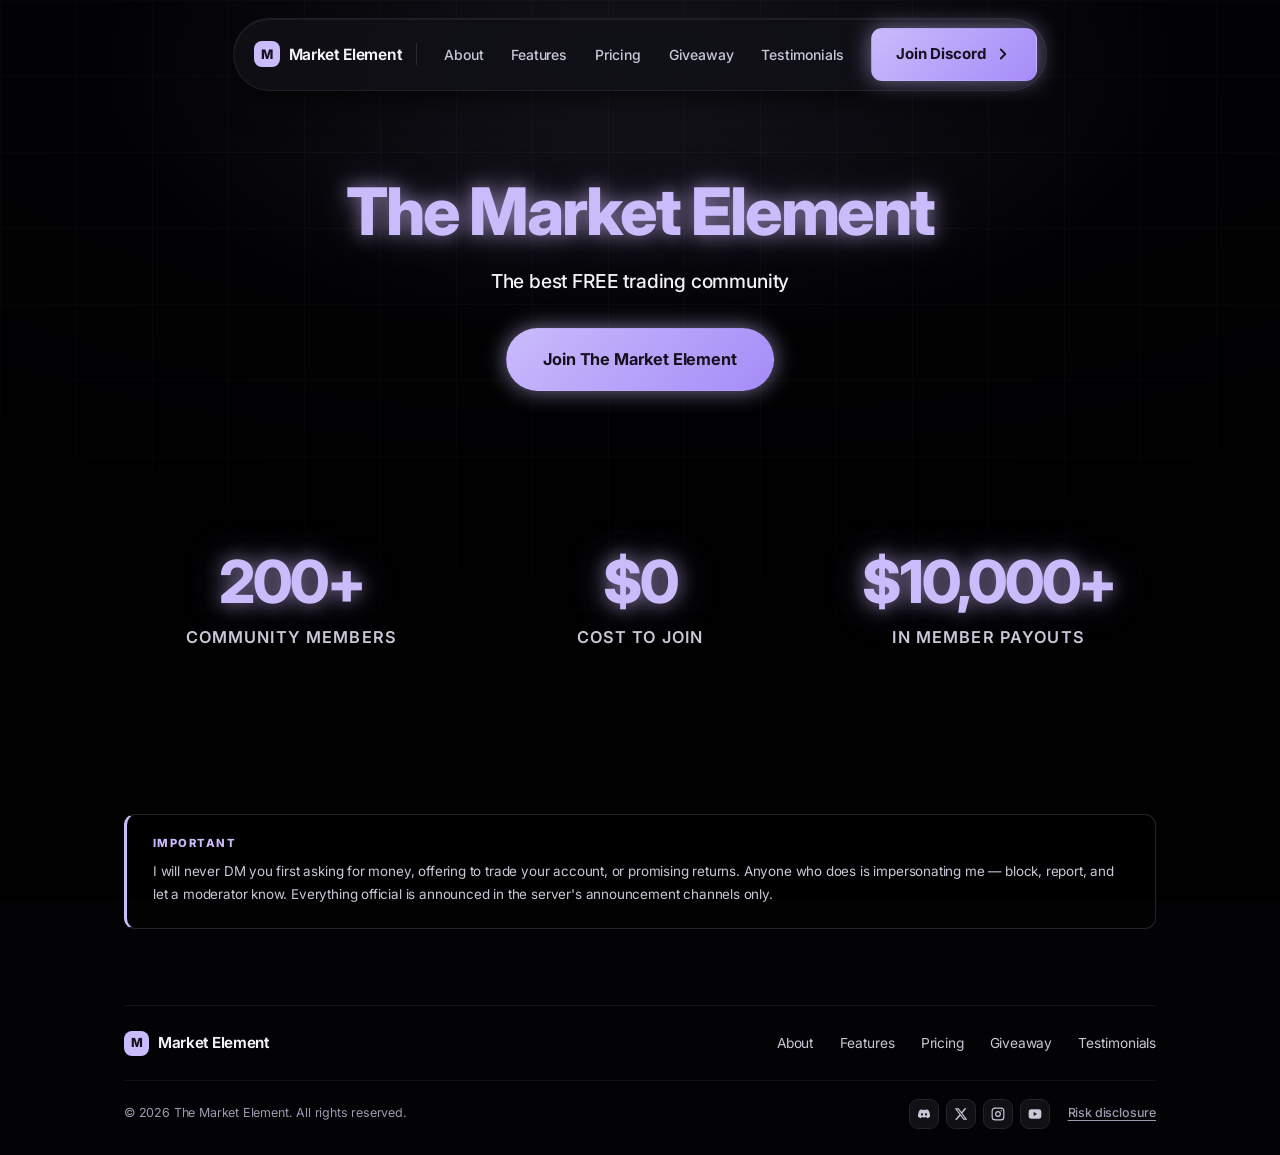
==== discord.html @ 7858e9f7 "Replace the rejection block checklist with the new poster New artwork, and the page copy around it w" ====
<!DOCTYPE html>
<html lang="en">
<head>
<meta charset="UTF-8">
<meta name="viewport" content="width=device-width, initial-scale=1">
<title>Discord — The Market Element</title>
<meta name="description" content="The Market Element is a free trading community. 200+ members, $0 to join, and over $10,000 in member payouts. Join the Discord.">

<link rel="icon" href="/favicon.ico" sizes="any">
<link rel="icon" type="image/png" sizes="32x32" href="assets/icon-32.png?v=19">
<link rel="icon" type="image/png" sizes="256x256" href="assets/icon-256.png?v=19">
<link rel="apple-touch-icon" href="assets/icon-180.png?v=19">
<link rel="preconnect" href="https://fonts.googleapis.com">
<link rel="preconnect" href="https://fonts.gstatic.com" crossorigin>
<link href="https://fonts.googleapis.com/css2?family=Inter:wght@400;500;600;700;800&display=swap" rel="stylesheet">
<link rel="stylesheet" href="assets/css/style.css?v=64">
</head>
<body>

<!-- ==========================================================================
     NAV — identical on every page. Section links resolve to index.html so
     they work from any page.
     ========================================================================== -->
<header class="nav" id="nav">
  <div class="nav__bubble">
    <a class="brand" href="index.html">
      <span class="brand__mark" aria-hidden="true">M</span>
      <span class="brand__text">Market Element</span>
    </a>

    <span class="nav__rule" aria-hidden="true"></span>

    <nav class="nav__links" id="navLinks" aria-label="Main">
      <a href="index.html#about">About</a>
      <a href="index.html#features">Features</a>
      <a href="index.html#pricing">Pricing</a>
      <a href="giveaways.html">Giveaway</a>
      <a href="testimonials.html">Testimonials</a>
    </nav>

    <a href="https://discord.gg/RJQQMAvDkJ" target="_blank" rel="noopener" class="btn btn--primary nav__cta">Join Discord <svg viewBox="0 0 24 24" fill="none" stroke="currentColor" stroke-width="2.4" stroke-linecap="round" stroke-linejoin="round" aria-hidden="true"><path d="m9 18 6-6-6-6"/></svg></a>

    <button class="nav__toggle" id="navToggle" aria-label="Toggle menu" aria-expanded="false" aria-controls="navLinks">
      <span></span><span></span><span></span>
    </button>
  </div>
</header>

<main>

  <!-- ======================================================================
       PAGE HEADER
       ====================================================================== -->
  <section class="page-head page-head--center glow-bg">
    <div class="container">
      <div class="head-card">
        <h1>The Market Element</h1>
        <p class="lede">The best FREE trading community</p>
        <div class="btn-row btn-row--center" style="margin-top:30px">
          <a href="https://discord.gg/RJQQMAvDkJ" target="_blank" rel="noopener" class="btn btn--primary btn--lg">Join The Market Element</a>
        </div>
      </div>
    </div>
  </section>

  <!-- ======================================================================
       STATS
       ====================================================================== -->
  <section class="section--tight">
    <div class="container">
      <div class="stats reveal">
        <div class="stat">
          <div class="stat__num">200+</div>
          <div class="stat__label">Community members</div>
        </div>
        <div class="stat">
          <div class="stat__num">$0</div>
          <div class="stat__label">Cost to join</div>
        </div>
        <div class="stat">
          <div class="stat__num">$10,000+</div>
          <div class="stat__label">In member payouts</div>
        </div>
      </div>
    </div>
  </section>





  <!-- ======================================================================
       SAFETY NOTICE — real content, kept deliberately. Scam DMs impersonating
       the owner are the standard attack on trading communities.
       ====================================================================== -->
  <section class="section--tight">
    <div class="container">
      <div class="disclaimer reveal">
        <h4>Important</h4>
        <p>
          I will never DM you first asking for money, offering to trade your account, or promising
          returns. Anyone who does is impersonating me — block, report, and let a moderator know.
          Everything official is announced in the server's announcement channels only.
        </p>
      </div>
    </div>
  </section>

</main>

<!-- ==========================================================================
     FOOTER — identical on every page.
     ========================================================================== -->
<footer class="footer">
  <div class="container">

    <div class="footer__bar">
      <a class="brand brand--sm" href="index.html">
        <span class="brand__mark" aria-hidden="true">M</span>
        <span class="brand__text">Market Element</span>
      </a>

      <nav class="footer__nav" aria-label="Footer">
        <a href="index.html#about">About</a>
        <a href="index.html#features">Features</a>
        <a href="index.html#pricing">Pricing</a>
        <a href="giveaways.html">Giveaway</a>
        <a href="testimonials.html">Testimonials</a>
      </nav>
    </div>

    <div class="footer__foot">
      <p class="footer__copy">&copy; <span data-year>2026</span> The Market Element. All rights reserved.</p>

      <div class="footer__end">
        <div class="socials">
        <!-- TODO: add your X/Twitter URL -->
        <a href="https://discord.gg/RJQQMAvDkJ" target="_blank" rel="noopener" aria-label="Discord" title="Discord"><svg viewBox="0 0 24 24" fill="currentColor"><path d="M19.27 5.33A16.5 16.5 0 0 0 15.2 4l-.25.5a12.6 12.6 0 0 1 3.6 1.85 15.9 15.9 0 0 0-13.1 0A12.6 12.6 0 0 1 9.05 4.5L8.8 4a16.5 16.5 0 0 0-4.07 1.33C2.1 9.27 1.4 13.1 1.75 16.87a16.6 16.6 0 0 0 5.05 2.58l1.1-1.72c-.6-.23-1.18-.5-1.73-.83l.42-.33a11.8 11.8 0 0 0 10.82 0l.42.33c-.55.33-1.13.6-1.73.83l1.1 1.72a16.6 16.6 0 0 0 5.05-2.58c.42-4.37-.7-8.17-2.98-11.54zM8.55 14.65c-.98 0-1.79-.9-1.79-2s.79-2 1.79-2 1.8.9 1.79 2c0 1.1-.79 2-1.79 2zm6.9 0c-.98 0-1.79-.9-1.79-2s.79-2 1.79-2 1.8.9 1.79 2c0 1.1-.79 2-1.79 2z"/></svg></a>
        <a href="#" aria-label="X (Twitter)" title="X"><svg viewBox="0 0 24 24" fill="currentColor"><path d="M18.24 2.25h3.31l-7.23 8.26 8.5 11.24h-6.65l-5.21-6.82-5.97 6.82H1.68l7.73-8.84L1.25 2.25h6.82l4.71 6.23 5.46-6.23zm-1.16 17.52h1.83L7.02 4.13H5.05l12.03 15.64z"/></svg></a>
        <a href="https://www.instagram.com/sebfutures/" target="_blank" rel="noopener" aria-label="Instagram" title="Instagram"><svg viewBox="0 0 24 24" fill="none" stroke="currentColor" stroke-width="2"><rect x="2" y="2" width="20" height="20" rx="5"/><circle cx="12" cy="12" r="4"/><circle cx="17.5" cy="6.5" r="1.2" fill="currentColor" stroke="none"/></svg></a>
        <a href="https://www.youtube.com/channel/UCqoX5u7JuLRHNYKvhphdm8Q/videos" target="_blank" rel="noopener" aria-label="YouTube" title="YouTube"><svg viewBox="0 0 24 24" fill="currentColor"><path d="M23 12s0-3.85-.46-5.58a2.78 2.78 0 0 0-1.94-2C18.88 4 12 4 12 4s-6.88 0-8.6.42a2.78 2.78 0 0 0-1.94 2C1 8.15 1 12 1 12s0 3.85.46 5.58a2.78 2.78 0 0 0 1.94 2C5.12 20 12 20 12 20s6.88 0 8.6-.42a2.78 2.78 0 0 0 1.94-2C23 15.85 23 12 23 12zM9.75 15.27V8.73L15.5 12l-5.75 3.27z"/></svg></a>
        </div>

        <!-- Risk disclosure: REAL text, left in deliberately. Collapsed to keep
             the footer small, but the headline warning is the always-visible
             summary and every word is still in the DOM. Have it reviewed for
             your jurisdiction rather than deleted. -->
        <details class="footer__risk">
          <summary><strong>Risk disclosure</strong></summary>
          <p>
            Trading futures and other leveraged products involves substantial risk of loss and is not
            suitable for every investor. Past performance is not indicative of future results. All
            content on this site is provided for educational purposes only and does not constitute
            financial, investment, or trading advice. Nothing here is a recommendation to buy or sell
            any instrument. You are solely responsible for your own trading decisions. Never trade
            with money you cannot afford to lose.
          </p>
        </details>
      </div>
    </div>

  </div>
</footer>

<script src="assets/js/main.js?v=64"></script>
</body>
</html>
---- assets/css/style.css ----
/* ==========================================================================
   Seb Futures — core stylesheet

   Charcoal + neon purple. The background is a lifted charcoal rather than
   pure black, and depth comes from neon glows in the accent colour.

   ONE purple, hue 254, and light. Being light it reads straight onto the
   near-black page as text (11.8:1) — but anything sitting ON it must be dark:
     --purple      #cabbfb  L86  fills, marks, glows, and text.
     --purple-deep #a58cf8  L76  the deeper end of every gradient.
     --purple-ink  #16111f       text on a purple fill. White there is
                                 1.75:1 and must never be used.
   Never hard-code a purple hex outside this block. The rgba(202, 187, 251)
   values below are the purple at partial alpha.
   Titles and key figures are lavender; body copy is a light gray so long-form
   reading stays comfortable.
   ========================================================================== */

/* --------------------------------------------------------------------------
   1. Tokens
   -------------------------------------------------------------------------- */
:root {
  /* Charcoal — lifted off pure black so surfaces can stack */
  --bg:            #030305;
  --bg-elev:       #101015;  /* unused while section banding is off */
  --surface:       #101015;
  --surface-2:     #17171e;
  --border:        #23232d;
  --border-soft:   #191921;
  --paper-deep:    #060609;  /* unused: the footer sits on --bg now */

  /* Lavender */
  --purple:        #cabbfb;  /* fills, marks, glow, and text */
  --purple-bright: #cabbfb;  /* same colour; kept so existing rules resolve */
  --purple-deep:   #a58cf8;  /* gradient ends — same hue, one step down */
  --purple-ink:    #16111f;  /* text ON a purple fill: 10.2:1. White is 1.8:1 */
  --purple-soft:   rgba(202, 187, 251, 0.14);
  --purple-line:   rgba(202, 187, 251, 0.38);
  --purple-ring:   rgba(202, 187, 251, 0.36);
  --purple-glow:   rgba(202, 187, 251, 0.45);

  /* Order-flow colours */
  --blue:          #4d84ff;
  --red:           #ff5c78;
  --red-ink:       #ff7a90;
  --green:         #2fd4b4;
  --green-ink:     #4fe3c6;

  /* Ink */
  --text:          #f4f4f8;
  --text-mid:      #c8c8d8;
  --text-dim:      #9a9ab0;

  --font-sans: "Inter", -apple-system, BlinkMacSystemFont, "Segoe UI", Roboto, Helvetica, Arial, sans-serif;
  /* One typeface across the whole site. The old --font-mono is gone; if you
     ever want tabular figures again, use font-variant-numeric, not a second
     family. */

  --radius:    16px;
  --radius-sm: 11px;
  --radius-lg: 24px;

  /* On charcoal a shadow reads as depth, a glow reads as light */
  --shadow-xs: 0 1px 2px rgba(0, 0, 0, 0.4);
  --shadow-sm: 0 2px 8px rgba(0, 0, 0, 0.45);
  --shadow:    0 6px 20px rgba(0, 0, 0, 0.5);
  --shadow-lg: 0 18px 44px rgba(0, 0, 0, 0.6);

  --glow-sm:   0 0 12px rgba(202, 187, 251, 0.5);
  --glow-md:   0 0 22px rgba(202, 187, 251, 0.6);
  --glow-lg:   0 0 42px rgba(202, 187, 251, 0.55);

  /* The neon "lit" look on type */
  --glow-text: 0 0 18px rgba(202, 187, 251, 0.55), 0 0 38px rgba(202, 187, 251, 0.35);

  --ease: cubic-bezier(0.22, 1, 0.36, 1);

}

/* --------------------------------------------------------------------------
   1c. The ground

   A faint square grid, fixed so it does not slide under the content, plus a
   vignette that darkens the edges and a single soft purple bloom behind the
   hero. Everything here is one or two percent of white — enough that the page
   is not a flat black rectangle, not enough to compete with the type.
   -------------------------------------------------------------------------- */
body::before,
body::after {
  content: "";
  position: fixed;
  inset: 0;
  pointer-events: none;
  z-index: 0;
}

body::before {
  background-image:
    linear-gradient(rgba(255, 255, 255, 0.032) 1px, transparent 1px),
    linear-gradient(90deg, rgba(255, 255, 255, 0.032) 1px, transparent 1px);
  background-size: 76px 76px;
  /* Fades the grid out top and bottom so it never crosses the headline */
  -webkit-mask-image: radial-gradient(ellipse 120% 85% at 50% 32%, #000 30%, transparent 78%);
  mask-image: radial-gradient(ellipse 120% 85% at 50% 32%, #000 30%, transparent 78%);
}

body::after {
  background:
    radial-gradient(ellipse 60% 42% at 50% 8%, rgba(202, 187, 251, 0.10), transparent 70%),
    radial-gradient(ellipse 100% 60% at 50% 0%, transparent 40%, rgba(0, 0, 0, 0.55) 100%);
}

/* Everything real sits above the ground */
.promo, .nav, main, footer { position: relative; z-index: 1; }

/* --------------------------------------------------------------------------
   2. Reset + base
   -------------------------------------------------------------------------- */
*,
*::before,
*::after { box-sizing: border-box; }

/* [hidden] is only display:none in the UA sheet, so any author `display`
   silently defeats it. This keeps the attribute authoritative. */
[hidden] { display: none !important; }

* { margin: 0; padding: 0; }

html {
  scroll-behavior: smooth;
  scroll-padding-top: 104px;
  -webkit-text-size-adjust: 100%;
}

body {
  background: var(--bg);
  color: var(--text-mid);
  font-family: var(--font-sans);
  font-size: 16px;
  line-height: 1.65;
  letter-spacing: -0.011em;
  -webkit-font-smoothing: antialiased;
  -moz-osx-font-smoothing: grayscale;
  overflow-x: hidden;
}

body.is-locked { overflow: hidden; }

img, svg { display: block; max-width: 100%; }
a { color: inherit; text-decoration: none; }
button { font: inherit; color: inherit; background: none; border: 0; cursor: pointer; }
ul, ol { list-style: none; }

::selection {
  background: var(--purple);
  color: #fff;
}

:focus-visible {
  outline: 2px solid var(--purple-bright);
  outline-offset: 3px;
  border-radius: 4px;
}

/* --------------------------------------------------------------------------
   3. Typography
   Titles carry the neon. h1/h2 also glow; h3 does not, so the hierarchy
   still reads when a page has a dozen card headings.
   -------------------------------------------------------------------------- */
h1, h2, h3, h4 {
  line-height: 1.12;
  letter-spacing: -0.032em;
  font-weight: 800;
  color: var(--purple-bright);
}

h1, h2 { text-shadow: var(--glow-text); }

h1 { font-size: clamp(2.4rem, 6vw, 4.1rem); }
h2 { font-size: clamp(1.85rem, 3.9vw, 2.85rem); }
h3 { font-size: clamp(1.12rem, 1.9vw, 1.32rem); letter-spacing: -0.02em; }

p { color: var(--text-mid); }

.lede {
  font-size: clamp(1.04rem, 1.6vw, 1.2rem);
  font-weight: 500;
  color: var(--text);
  max-width: 62ch;
}

.mono { font-variant-numeric: tabular-nums; }

.up   { color: var(--green-ink); }
.down { color: var(--red-ink); }

/* --------------------------------------------------------------------------
   4. Layout
   -------------------------------------------------------------------------- */
.container {
  width: 100%;
  max-width: 1080px;
  margin-inline: auto;
  padding-inline: 24px;
}

.container--narrow { max-width: 820px; }

.section { padding-block: clamp(68px, 9vw, 116px); }
.section--tight { padding-block: clamp(52px, 6vw, 78px); }

/* Section banding is off: the whole page sits on one flat --bg. The class is
   still on the markup, so restoring the alternating bands is this rule alone:
     background: var(--bg-elev);
     border-block: 1px solid var(--border-soft);
   Cards keep their own --surface fill, which is what separates content now. */
.section--alt { background: transparent; }

.section__head {
  max-width: 720px;
  margin-bottom: clamp(36px, 5vw, 56px);
}

.section__head--center {
  margin-inline: auto;
  text-align: center;
}

.section__head p { margin-top: 16px; }

/* Split heading — plain lead word, neon payoff, echoing the hero title */
.h2--split { color: var(--text); text-shadow: none; }
.h2--split em {
  font-style: normal;
  color: var(--purple-bright);
  text-shadow: var(--glow-text);
}

/* Eyebrow label */
.eyebrow {
  display: inline-flex;
  align-items: center;
  gap: 9px;
  font-size: 0.86rem;
  font-weight: 600;
  letter-spacing: 0.1em;
  text-transform: uppercase;
  color: var(--text-mid);
  padding: 0;
  margin-bottom: 14px;
}

.eyebrow::before {
  content: "";
  width: 6px;
  height: 6px;
  border-radius: 50%;
  background: var(--purple);
  box-shadow: var(--glow-sm);
}

/* Kept as a positioning context; the ambient glows it isolated are gone. */
.glow-bg { position: relative; isolation: isolate; }

/* --------------------------------------------------------------------------
   6. Navigation — floating bubble with a neon ring
   -------------------------------------------------------------------------- */
.nav {
  position: sticky;
  top: 0;
  z-index: 100;
  padding: 18px 24px 0;
}

/* A capsule floating over the page, only as wide as its contents. */
.nav__bubble {
  position: relative;
  width: max-content;
  max-width: 100%;
  margin-inline: auto;
  display: flex;
  align-items: center;
  gap: 14px;
  padding: 9px 9px 9px 20px;
  background: rgba(16, 16, 22, 0.82);
  -webkit-backdrop-filter: blur(18px) saturate(150%);
  backdrop-filter: blur(18px) saturate(150%);
  border: 1px solid rgba(255, 255, 255, 0.07);
  border-radius: 999px;
  box-shadow:
    inset 0 1px 0 rgba(255, 255, 255, 0.06),
    0 14px 38px -12px rgba(0, 0, 0, 0.9);
  transition: background 0.3s, border-color 0.3s;
}

.nav.is-stuck .nav__bubble {
  background: rgba(12, 12, 17, 0.94);
  border-color: rgba(255, 255, 255, 0.1);
}

.brand {
  display: inline-flex;
  align-items: center;
  gap: 9px;
  font-weight: 650;
  font-size: 0.97rem;
  letter-spacing: -0.02em;
  color: var(--text);
  flex-shrink: 0;
}

.brand__mark {
  width: 26px;
  height: 26px;
  border-radius: 8px;
  display: grid;
  place-items: center;
  flex-shrink: 0;
  background: var(--purple);
  color: var(--purple-ink);
  font-size: 0.82rem;
  font-weight: 800;
}

.brand__text { color: var(--text); white-space: nowrap; }

/* The hairline between wordmark and links, as in the reference */
.nav__rule {
  width: 1px;
  height: 22px;
  flex-shrink: 0;
  background: rgba(255, 255, 255, 0.12);
}

.nav__links {
  display: flex;
  align-items: center;
  gap: 2px;
}

/* The CTA now sits outside .nav__links, at the capsule's right end */
.nav__cta {
  flex-shrink: 0;
  gap: 6px;
  padding: 10px 18px;
  font-size: 0.85rem;
  border-radius: 999px;
}

.nav__cta svg { width: 15px; height: 15px; }

.nav__links > a {
  padding: 8px 13px;
  border-radius: 999px;
  font-size: 0.875rem;
  font-weight: 500;
  white-space: nowrap;
  color: var(--text-mid);
  transition: color 0.18s, background 0.18s, text-shadow 0.18s;
}

.nav__links > a:hover {
  color: var(--purple-bright);
  background: var(--purple-soft);
}

.nav__links > a.active {
  color: var(--purple-bright);
  font-weight: 600;
  background: var(--purple-soft);
  text-shadow: var(--glow-text);
}

.nav__links > a.nav__cta {
  color: var(--purple-ink);
  font-weight: 700;
  background: linear-gradient(135deg, var(--purple) 0%, var(--purple-deep) 100%);
  box-shadow: var(--glow-sm);
  margin-left: 4px;
}

.nav__links > a.nav__cta:hover {
  color: var(--purple-ink);
  box-shadow: var(--glow-md);
}

/* Highlighted nav item — a slow neon pulse ringing the link so the
   giveaway reads as the standout action without shouting. */
.nav__links > a.nav__hl {
  color: var(--purple-bright);
  font-weight: 600;
  background: var(--purple-soft);
  animation: nav-hl 2.6s ease-in-out infinite;
}

@keyframes nav-hl {
  0%, 100% {
    box-shadow: 0 0 0 1px var(--purple-line), 0 0 9px rgba(202, 187, 251, 0.3);
    text-shadow: 0 0 10px rgba(202, 187, 251, 0.3);
  }
  50% {
    box-shadow: 0 0 0 1px var(--purple), 0 0 22px 2px rgba(202, 187, 251, 0.75);
    text-shadow: var(--glow-text);
  }
}

/* Hold the pulse while the pointer is on it, so it is easy to read */
.nav__links > a.nav__hl:hover { animation-play-state: paused; }

/* Right column — socials */
.nav__social {
  display: flex;
  align-items: center;
  gap: 6px;
  justify-self: end;
}

.nav__social a {
  width: 34px;
  height: 34px;
  border-radius: 10px;
  display: grid;
  place-items: center;
  color: var(--text);
  transition: color 0.2s, background 0.2s, transform 0.2s var(--ease), box-shadow 0.2s;
}

.nav__social a:hover {
  color: var(--purple-ink);
  background: var(--purple);
  transform: translateY(-2px);
  box-shadow: var(--glow-md);
}

.nav__social svg { width: 17px; height: 17px; }

.nav__toggle {
  display: none;
  width: 38px;
  height: 38px;
  border-radius: 11px;
  background: var(--purple-soft);
  border: 1px solid var(--purple-line);
  flex-direction: column;
  align-items: center;
  justify-content: center;
  gap: 4px;
}

.nav__toggle span {
  display: block;
  width: 16px;
  height: 1.7px;
  background: var(--purple-bright);
  border-radius: 2px;
  transition: transform 0.28s var(--ease), opacity 0.18s;
}

.nav__toggle[aria-expanded="true"] span:nth-child(1) { transform: translateY(5.7px) rotate(45deg); }
.nav__toggle[aria-expanded="true"] span:nth-child(2) { opacity: 0; }
.nav__toggle[aria-expanded="true"] span:nth-child(3) { transform: translateY(-5.7px) rotate(-45deg); }

/* --------------------------------------------------------------------------
   7. Buttons
   -------------------------------------------------------------------------- */
.btn {
  display: inline-flex;
  align-items: center;
  justify-content: center;
  gap: 9px;
  padding: 13px 24px;
  border-radius: var(--radius-sm);
  font-size: 0.94rem;
  font-weight: 700;
  letter-spacing: -0.01em;
  white-space: nowrap;
  border: 1px solid transparent;
  transition: transform 0.18s var(--ease), background 0.18s, border-color 0.18s, box-shadow 0.25s, color 0.18s;
}

/* Inline SVGs carry no intrinsic size, so inside a flex row they collapse */
.btn svg { width: 18px; height: 18px; flex-shrink: 0; }

.btn:hover { transform: translateY(-2px); }
.btn:active { transform: translateY(0); }

/* Dark ink on the lavender fill — the reverse of the old neon. White on
   #cabbfb is 1.75:1; --purple-ink is 10.2:1 on it and 6.5:1 on the gradient's
   deeper end. Never put white text on a purple fill. */
.btn--primary {
  background: linear-gradient(135deg, var(--purple) 0%, var(--purple-deep) 100%);
  color: var(--purple-ink);
  box-shadow: var(--glow-md), 0 4px 14px rgba(0, 0, 0, 0.45);
}

.btn--primary:hover {
  box-shadow: var(--glow-lg), 0 8px 22px rgba(0, 0, 0, 0.5);
}

.btn--ghost {
  border-color: var(--purple-line);
  color: var(--purple-bright);
  background: transparent;
}

.btn--ghost:hover {
  border-color: var(--purple);
  background: var(--purple-soft);
  box-shadow: var(--glow-sm);
}

/* Discord blurple — white text clears 4.6:1 on it */
.btn--discord {
  background: #5865f2;
  color: #fff;
  box-shadow: 0 0 20px rgba(88, 101, 242, 0.45), 0 4px 14px rgba(0, 0, 0, 0.45);
}

.btn--discord:hover {
  background: #4752c4;
  box-shadow: 0 0 32px rgba(88, 101, 242, 0.6), 0 8px 22px rgba(0, 0, 0, 0.5);
}

.btn--light {
  background: var(--text);
  color: #141419;
}

.btn--light:hover { background: #fff; }

.btn--sm { padding: 9px 17px; font-size: 0.85rem; }
.btn--lg { padding: 17px 36px; font-size: 1.02rem; border-radius: 999px; }
.btn--lg svg { width: 21px; height: 21px; }
.btn--block { width: 100%; }

.btn-row {
  display: flex;
  flex-wrap: wrap;
  gap: 12px;
  align-items: center;
}

.btn-row--center { justify-content: center; }

/* --------------------------------------------------------------------------
   7b. Head card

   Centres and constrains each page's title block. No border or panel fill —
   readability now comes from the darker page ground, which puts the title at
   8.2:1 on its own.
   -------------------------------------------------------------------------- */
.head-card {
  max-width: 720px;
  margin-inline: auto;
  text-align: center;
  padding-block: clamp(8px, 2vw, 20px);
}

.head-card--hero { max-width: 780px; }

.head-card .lede { margin-inline: auto; }
.head-card .btn-row { justify-content: center; }

/* --------------------------------------------------------------------------
   8. Hero
   -------------------------------------------------------------------------- */
.hero {
  position: relative;
  padding-block: clamp(56px, 11vw, 132px) 0;
  text-align: center;
  overflow: hidden;
}

/* Light at the top, grey at the bottom — the reference's display treatment.
   background-clip only paints the gradient where the glyphs are. */
.hero__title {
  font-size: clamp(2.5rem, 7.4vw, 5.5rem);
  font-weight: 700;
  letter-spacing: -0.035em;
  line-height: 1.02;
  margin-bottom: 20px;
  background: linear-gradient(180deg, #ffffff 18%, #9d9daa 100%);
  -webkit-background-clip: text;
  background-clip: text;
  color: transparent;
  text-shadow: none;
  text-wrap: balance;
}

/* The brand half takes the purple, and keeps its own gradient so the two
   halves sit on the same optical weight. */
.hero__title span {
  background: linear-gradient(180deg, var(--purple) 12%, #9f8ad8 100%);
  -webkit-background-clip: text;
  background-clip: text;
  color: transparent;
  white-space: nowrap;
}

.hero__sub {
  max-width: 44ch;
  margin: 0 auto 34px;
  font-size: clamp(1.02rem, 1.55vw, 1.2rem);
  line-height: 1.6;
  color: var(--text-mid);
}

/* The framed server screenshot under the fold. Tall on purpose: the
   reference crops it at the viewport edge rather than showing all of it. */
.hero__shot {
  margin: clamp(46px, 7vw, 86px) auto 0;
  max-width: 1010px;
  border: 1px solid rgba(255, 255, 255, 0.09);
  border-top-left-radius: var(--radius-lg);
  border-top-right-radius: var(--radius-lg);
  border-bottom: 0;
  overflow: hidden;
  background: rgba(14, 14, 20, 0.8);
  box-shadow: 0 -2px 60px -12px rgba(202, 187, 251, 0.22),
              0 -30px 80px -40px rgba(0, 0, 0, 0.9);
}

.hero__shot img { display: block; width: 100%; height: auto; }

/* --------------------------------------------------------------------------
   Discord panel

   A replica of the real server, not an embed. Three columns: server rail,
   channel sidebar, message pane. The channel buttons are ordinary tabs, so
   initTabs() drives them and arrow-key navigation comes free.
   -------------------------------------------------------------------------- */
.dui {
  display: grid;
  grid-template-columns: 62px 232px minmax(0, 1fr);
  height: clamp(390px, 56vw, 612px);
  text-align: left;
  font-size: 0.82rem;
  line-height: 1.4;
  background: #131318;
  color: #d5d6db;
}

.dui__rail {
  display: flex;
  flex-direction: column;
  align-items: center;
  gap: 9px;
  padding-top: 13px;
  background: #0a0a0d;
}

.dui__rail-server {
  width: 40px;
  height: 40px;
  border-radius: 14px;
  display: grid;
  place-items: center;
  background: var(--purple);
  color: var(--purple-ink);
  font-weight: 800;
  font-size: 0.92rem;
}

.dui__rail-sep { width: 20px; height: 2px; border-radius: 2px; background: rgba(255, 255, 255, 0.08); }
.dui__rail-dot { width: 40px; height: 40px; border-radius: 50%; background: rgba(255, 255, 255, 0.05); }

.dui__side { background: #17171c; display: flex; flex-direction: column; min-height: 0; }

.dui__servername {
  display: flex;
  align-items: center;
  height: 46px;
  padding: 0 14px;
  flex-shrink: 0;
  font-weight: 700;
  font-size: 0.86rem;
  color: #fff;
  box-shadow: 0 1px 0 rgba(0, 0, 0, 0.5);
  white-space: nowrap;
  overflow: hidden;
}

/* The list is longer than the panel, exactly as it is in the app */
.dui .dui__channels {
  display: flex;
  flex-direction: column;
  gap: 1px;
  padding: 10px 8px;
  min-height: 0;
  overflow: hidden;
}

.dui__group {
  padding: 13px 8px 4px;
  font-size: 0.64rem;
  font-weight: 700;
  letter-spacing: 0.04em;
  text-transform: uppercase;
  color: #8b8c95;
}

.dui .dui__channel {
  display: flex;
  align-items: center;
  gap: 5px;
  width: 100%;
  padding: 6px 8px;
  border: 0;
  border-radius: 5px;
  background: none;
  font: inherit;
  font-size: 0.82rem;
  font-weight: 500;
  color: #8b8c95;
  text-align: left;
  white-space: nowrap;
  cursor: pointer;
  transition: background 0.14s, color 0.14s;
}

.dui .dui__channel:hover { background: rgba(255, 255, 255, 0.04); color: #d5d6db; }

.dui .dui__channel[aria-selected="true"] {
  background: rgba(255, 255, 255, 0.08);
  color: #fff;
  box-shadow: none;
}

.dui__hash  { color: #72737c; font-weight: 400; }
.dui__bar   { color: #4d4e56; }
.dui__emoji { font-size: 0.86em; line-height: 1; }
.dui__cname { overflow: hidden; text-overflow: ellipsis; }
.dui__lock  { margin-left: auto; display: flex; opacity: 0.55; }
.dui__lock svg { width: 11px; height: 11px; }

.dui__main { display: flex; flex-direction: column; min-width: 0; min-height: 0; }

.dui__top {
  display: flex;
  align-items: center;
  gap: 5px;
  height: 46px;
  padding: 0 16px;
  flex-shrink: 0;
  font-weight: 700;
  color: #fff;
  box-shadow: 0 1px 0 rgba(0, 0, 0, 0.5);
}

.dui__topname { margin-right: 4px; }

.dui__presence {
  display: inline-flex;
  align-items: center;
  gap: 6px;
  margin-left: auto;
  font-size: 0.72rem;
  font-weight: 500;
  color: #9a9ba3;
  white-space: nowrap;
}

.dui__presence-more { display: inline; }
.dui__presence i { width: 7px; height: 7px; border-radius: 50%; background: #2fd4b4; }
.dui__presence-sep { color: #5c5d65; }

/* Anchored to the bottom like a real channel; the oldest line fades out of
   the top rather than being chopped mid-glyph. */
.dui__feed {
  flex: 1;
  min-height: 0;
  overflow: hidden;
  padding: 12px 16px 0;
  display: flex;
  flex-direction: column;
  justify-content: flex-end;
  -webkit-mask-image: linear-gradient(180deg, transparent 0, #000 8%);
  mask-image: linear-gradient(180deg, transparent 0, #000 8%);
}

.dui__msg { display: flex; gap: 12px; padding: 5px 0; }

.dui__msg--mention {
  background: rgba(250, 166, 26, 0.07);
  box-shadow: inset 2px 0 0 #faa61a;
  margin-inline: -16px;
  padding-inline: 16px;
}

.dui__avatar {
  width: 34px;
  height: 34px;
  border-radius: 50%;
  flex-shrink: 0;
  display: grid;
  place-items: center;
  font-size: 0.78rem;
  font-weight: 700;
  color: #fff;
}

.dui__avatar--a   { background: #b4544e; }
.dui__avatar--b   { background: #4e6fb4; }
.dui__avatar--c   { background: #5a5f6b; }
.dui__avatar--seb { background: var(--purple); color: var(--purple-ink); }

.dui__meta { display: flex; align-items: baseline; gap: 7px; flex-wrap: wrap; }
.dui__author { font-weight: 600; color: #f2f3f5; }
.dui__author--red  { color: #ed6a5e; }
.dui__author--gold { color: #f0b232; }

.dui__app {
  position: relative;
  top: -1px;
  padding: 1px 4px;
  border-radius: 3px;
  background: #5865f2;
  color: #fff;
  font-size: 0.58rem;
  font-weight: 600;
  letter-spacing: 0.03em;
}

.dui__meta time { font-size: 0.68rem; color: #85868f; }
.dui__text { color: #d5d6db; }

.dui__text b {
  padding: 0 2px;
  border-radius: 3px;
  background: rgba(88, 101, 242, 0.3);
  color: #c9cdfb;
  font-weight: 500;
}

.dui__reply {
  display: flex;
  align-items: center;
  gap: 5px;
  margin-bottom: 2px;
  font-size: 0.73rem;
  color: #85868f;
}

/* The elbow Discord draws from a reply up to its parent */
.dui__reply::before {
  content: "";
  width: 13px;
  height: 7px;
  flex-shrink: 0;
  border-left: 2px solid #4d4e56;
  border-top: 2px solid #4d4e56;
  border-top-left-radius: 5px;
  transform: translateY(3px);
}

.dui__divider {
  display: flex;
  align-items: center;
  gap: 10px;
  margin: 12px 0 6px;
  font-size: 0.66rem;
  font-weight: 600;
  color: #85868f;
}

.dui__divider::before,
.dui__divider::after { content: ""; flex: 1; height: 1px; background: rgba(255, 255, 255, 0.07); }

.dui .dui__shot {
  display: block;
  width: min(100%, 280px);
  height: auto;
  margin-top: 6px;
  border-radius: 7px;
}

.dui__react {
  display: inline-flex;
  align-items: center;
  gap: 5px;
  margin-top: 6px;
  padding: 2px 7px;
  border-radius: 7px;
  background: rgba(88, 101, 242, 0.16);
  border: 1px solid rgba(88, 101, 242, 0.5);
  font-size: 0.72rem;
  font-weight: 600;
  color: #c9cdfb;
}

.dui__feed--locked {
  display: grid;
  place-content: center;
  justify-items: center;
  gap: 8px;
  padding: 16px;
  text-align: center;
  mask-image: none;
  -webkit-mask-image: none;
}

.dui__lock-mark { color: var(--purple); opacity: 1; }
.dui__lock-mark svg { width: 28px; height: 28px; }
.dui__lock-title { font-weight: 700; color: #fff; }
.dui__lock-copy { color: #9a9ba3; margin-bottom: 4px; }

.dui__compose {
  display: flex;
  align-items: center;
  gap: 9px;
  flex-shrink: 0;
  margin: 10px 16px 14px;
  padding: 10px 14px;
  border-radius: 8px;
  background: #1e1f25;
  color: #909199;   /* 4.5:1 on the compose bar */
  font-size: 0.8rem;
}

.dui__plus {
  width: 19px;
  height: 19px;
  border-radius: 50%;
  display: grid;
  place-items: center;
  background: #b5bac1;
  color: #1e1f25;
  font-weight: 700;
  line-height: 1;
}

/* --------------------------------------------------------------------------
   The panel on a phone

   The phone gets the desktop panel, not a rearranged one: same server rail,
   same vertical channel list, same header, same compose bar. It is laid out
   at a fixed design size and then scaled down as a single piece, so every
   padding, radius and avatar shrinks by the same factor and the composition
   is preserved exactly.

   The tracks are narrower than desktop's 62/232, and the design width is set
   by the header, which cannot wrap: the widest channel, #announcements, needs
   334px of feed before "32 online - 309 members" starts being clipped. That
   is also why the breakpoint is 700 and not 620 -- the native layout fits
   the panel down to 620, but its feed drops under 334px at about 690, so the
   header would clip on the longer channels in between. 56/196 leaves the
   longest channel name un-ellipsised with a little slack.

   initDuiScale() sets --dui-k from the wrapper's width. The aspect-ratio
   reserves the right box before it runs, so the page never jumps, and the
   max-width means the panel stops growing at its design size rather than
   being scaled up past it.
   -------------------------------------------------------------------------- */
@media (max-width: 700px) {
  .hero__shot {
    position: relative;
    max-width: 592px;
    margin-inline: auto;
    aspect-ratio: 592 / 600;
  }

  .dui {
    position: absolute;
    top: 0;
    left: 0;
    width: 592px;
    height: 600px;
    grid-template-columns: 56px 196px minmax(0, 1fr);
    transform: scale(var(--dui-k, 1));
    transform-origin: top left;
  }
}

.hero__shot-inner {
  display: grid;
  place-items: center;
  min-height: clamp(220px, 34vw, 400px);
  background:
    linear-gradient(180deg, rgba(202, 187, 251, 0.05), transparent 60%),
    repeating-linear-gradient(-45deg,
      rgba(255, 255, 255, 0.018) 0 12px, transparent 12px 24px);
}

.hero__shot-label {
  font-size: 0.8rem;
  font-weight: 600;
  letter-spacing: 0.16em;
  text-transform: uppercase;
  color: var(--text-dim);
}

/* Bold, white — sits between the title and the lede */
.hero__kicker {
  font-size: clamp(1.05rem, 2vw, 1.32rem);
  font-weight: 800;
  letter-spacing: -0.015em;
  color: var(--text);
  margin-bottom: 14px;
}

.hero .lede { margin-bottom: 32px; }

/* --------------------------------------------------------------------------
   8a. Typing animation

   The animated word is aria-hidden and a static .sr-only list carries the
   same content, so a screen reader hears the words once instead of being
   interrupted on every keystroke.
   -------------------------------------------------------------------------- */
/* The typed word changes length, which moves the line's wrap point and pops
   the paragraph between two and three lines, shoving the page up and down on
   a loop. The reserved width lives on the SLOT, not on the word: the slot
   holds the line at a constant length while the word, caret and full stop sit
   flush left inside it, so the stop travels with the last letter instead of
   parking at a fixed offset. Measured: "Funded Accounts" is the longest at
   11.6ch — raise this if a longer word is added to data-typer. */
.typer-slot {
  display: inline-block;
  white-space: nowrap;
}

.typer {
  color: var(--purple-bright);
  font-weight: 700;
  text-shadow: var(--glow-text);
  white-space: nowrap;
}


.typer__caret {
  display: inline-block;
  width: 2px;
  height: 1em;
  margin-left: 3px;
  vertical-align: -0.14em;
  background: var(--purple-bright);
  box-shadow: var(--glow-sm);
  animation: caret-blink 1.05s steps(1) infinite;
}

@keyframes caret-blink {
  0%, 49%   { opacity: 1; }
  50%, 100% { opacity: 0; }
}

/* The full stop belongs to the sentence, not the typed word */
.typer__stop {
  color: var(--text);
  font-weight: 500;
  text-shadow: none;
}

.sr-only {
  position: absolute;
  width: 1px;
  height: 1px;
  padding: 0;
  margin: -1px;
  overflow: hidden;
  clip: rect(0 0 0 0);
  white-space: nowrap;
  border: 0;
}

/* --------------------------------------------------------------------------
   Testimonial wall — three vertical marquees

   Same trick as the promo bar used, turned 90 degrees: each track holds
   its set twice and travels exactly -50%, so the second copy lands where the
   first began and there is no seam. The middle column runs the other way,
   which stops the three reading as one sliding block.
   -------------------------------------------------------------------------- */
.tcols {
  display: grid;
  grid-template-columns: repeat(3, minmax(0, 1fr));
  gap: 18px;
  height: clamp(460px, 62vw, 680px);
  overflow: hidden;
  padding-inline: clamp(16px, 4vw, 40px);
  max-width: 1240px;
  margin-inline: auto;
  /* the wall fades out rather than being cut at top and bottom */
  -webkit-mask-image: linear-gradient(180deg, transparent 0, #000 13%, #000 87%, transparent 100%);
  mask-image: linear-gradient(180deg, transparent 0, #000 13%, #000 87%, transparent 100%);
}

.tcol { overflow: hidden; }

.tcol__track {
  display: flex;
  flex-direction: column;
  gap: 18px;
  will-change: transform;
}

.tcol__track--up   { animation: tscroll-up 66s linear infinite; }
.tcol__track--down { animation: tscroll-down 72s linear infinite; }

@keyframes tscroll-up {
  from { transform: translateY(0); }
  to   { transform: translateY(-50%); }
}

@keyframes tscroll-down {
  from { transform: translateY(-50%); }
  to   { transform: translateY(0); }
}

.tcol__track img {
  display: block;
  width: 100%;
  height: auto;
  border-radius: var(--radius);
  border: 1px solid var(--border);
  background: var(--surface);
}

/* --------------------------------------------------------------------------
   Whop panel — rides in the middle column with the screenshots

   Whop's own red, not the site purple, for the same reason the Discord
   button stays blurple: it has to read as Whop.
   -------------------------------------------------------------------------- */
.whop {
  position: relative;
  display: flex;
  flex-direction: column;
  align-items: center;
  gap: 14px;
  padding: 26px 20px 24px;
  border-radius: var(--radius);
  border: 1px solid var(--border);
  overflow: hidden;
  text-align: center;
  background:
    radial-gradient(ellipse 120% 70% at 50% 118%, #e8402b 0%, rgba(232, 64, 43, 0.35) 42%, transparent 72%),
    #0e0e13;
}

.whop__brand {
  display: inline-flex;
  align-items: center;
  gap: 7px;
  font-size: 1.05rem;
  font-weight: 800;
  letter-spacing: -0.02em;
  color: #fff;
}

.whop__mark { width: 26px; height: 16px; color: #ff4d2d; flex-shrink: 0; }

.whop__score {
  display: inline-flex;
  align-items: center;
  gap: 10px;
  margin-top: 8px;
  font-size: 2.4rem;
  font-weight: 800;
  letter-spacing: -0.03em;
  color: #fff;
}

.whop__star { color: #e8402b; font-size: 2rem; }
.whop__count { font-size: 0.84rem; color: var(--text-dim); }

/* Stands in until there is a real score — never a made-up one */
.whop__soon {
  margin: 10px 0 2px;
  font-size: 1.5rem;
  font-weight: 700;
  line-height: 1.2;
  color: #fff;
}

.whop__btn {
  display: inline-flex;
  align-items: center;
  gap: 6px;
  margin-top: 6px;
  padding: 11px 20px;
  border-radius: 999px;
  background: #fff;
  color: #14141a;
  font-size: 0.85rem;
  font-weight: 700;
  transition: transform 0.18s var(--ease), box-shadow 0.2s;
}

.whop__btn:hover { transform: translateY(-2px); box-shadow: 0 8px 22px rgba(0, 0, 0, 0.5); }
.whop__btn .whop__mark { width: 21px; height: 13px; }
.whop__btn span { font-weight: 800; }

.quotes__more { margin-top: 30px; }

/* --------------------------------------------------------------------------
   Testimonial wall (testimonials.html)

   Columns rather than grid, so cards of different lengths pack without
   leaving the ragged gaps a row-based grid would. Overrides the carousel's
   fixed card width.
   -------------------------------------------------------------------------- */
.quote-wall {
  column-width: 330px;
  column-gap: 20px;
}

.quote-wall .quote,
.quote-wall .shot {
  width: auto;
  break-inside: avoid;
  -webkit-column-break-inside: avoid;
  margin-bottom: 20px;
}

/* --------------------------------------------------------------------------
   Screenshot testimonial

   The image is the testimonial, so it is never cropped — width/height on the
   <img> reserve the right box while it loads, which stops the column layout
   reflowing under the reader.
   -------------------------------------------------------------------------- */
.shot {
  background: var(--surface);
  border: 1px solid var(--border);
  border-radius: var(--radius);
  overflow: hidden;
}


.shot img {
  display: block;
  width: 100%;
  height: auto;
}

.shot__who {
  display: flex;
  align-items: center;
  gap: 11px;
  padding: 13px 16px;
  border-top: 1px solid var(--border-soft);
}

.shot__avatar {
  width: 30px;
  height: 30px;
  border-radius: 50%;
  display: grid;
  place-items: center;
  flex-shrink: 0;
  background: var(--purple-soft);
  border: 1px solid var(--purple-line);
  color: var(--purple-bright);
  font-size: 0.76rem;
  font-weight: 700;
}

.shot__name {
  font-size: 0.86rem;
  font-weight: 600;
  color: var(--text);
}

/* Results disclaimer under the wall */
.wall-note {
  margin-top: 26px;
  font-size: 0.82rem;
  line-height: 1.6;
  color: var(--text-dim);
  text-align: center;
}

.back-row { margin-bottom: 22px; }
.back-row--end { margin: 34px 0 0; text-align: center; }

.back-link {
  display: inline-flex;
  align-items: center;
  gap: 8px;
  font-size: 0.9rem;
  font-weight: 600;
  color: var(--text-mid);
  transition: color 0.18s;
}

.back-link:hover { color: var(--purple-bright); }
.back-link svg { width: 17px; height: 17px; }
.back-row--end .btn svg { width: 17px; height: 17px; }

/* Three-up variant for the highlight row */
.card-grid--3 { grid-template-columns: repeat(auto-fit, minmax(260px, 1fr)); }

/* --------------------------------------------------------------------------
   9. Stat strip
   -------------------------------------------------------------------------- */
.stats {
  display: grid;
  /* auto-fit, so the row adapts to however many .stat blocks exist
     (home has 3, Discord has 4) instead of leaving an empty column */
  grid-template-columns: repeat(auto-fit, minmax(200px, 1fr));
  gap: 14px;
}

/* No panel, no border — each figure stands on the page as its own mark */
.stat { padding: 10px 10px; text-align: center; }

.stat__num {
  font-size: clamp(2.6rem, 5vw, 3.7rem);
  font-weight: 800;
  letter-spacing: -0.035em;
  color: var(--purple-bright);
  text-shadow: var(--glow-text);
  line-height: 1.1;
}

.stat__label {
  margin-top: 10px;
  font-size: 1.02rem;
  font-weight: 600;
  letter-spacing: 0.07em;
  text-transform: uppercase;
  color: var(--text-mid);
}

/* --------------------------------------------------------------------------
   10. Cards
   -------------------------------------------------------------------------- */
.card-grid {
  display: grid;
  grid-template-columns: repeat(auto-fit, minmax(272px, 1fr));
  gap: 20px;
}

.card {
  position: relative;
  background: var(--surface);
  border: 1px solid var(--border);
  border-radius: var(--radius);
  padding: 28px 26px;
  transition: transform 0.28s var(--ease), border-color 0.28s, box-shadow 0.28s;
}

.card:hover {
  transform: translateY(-5px);
  border-color: var(--purple-line);
  box-shadow: var(--glow-md), var(--shadow-lg);
}

.card__icon {
  width: 44px;
  height: 44px;
  border-radius: 13px;
  display: grid;
  place-items: center;
  background: var(--purple-soft);
  border: 1px solid var(--purple-line);
  color: var(--purple-bright);
  margin-bottom: 18px;
}

.card__icon svg { width: 19px; height: 19px; }

.card h3 { margin-bottom: 9px; }
.card p { font-size: 0.925rem; }

/* Numbered step cards */
.steps {
  display: grid;
  grid-template-columns: repeat(auto-fit, minmax(250px, 1fr));
  gap: 20px;
  counter-reset: step;
}

.step {
  position: relative;
  background: var(--surface);
  border: 1px solid var(--border);
  border-radius: var(--radius);
  padding: 30px 26px 26px;
  transition: transform 0.28s var(--ease), border-color 0.28s, box-shadow 0.28s;
}

.step:hover {
  transform: translateY(-5px);
  border-color: var(--purple-line);
  box-shadow: var(--glow-md), var(--shadow-lg);
}

.step::before {
  counter-increment: step;
  content: "0" counter(step);
  display: block;
  font-size: 0.78rem;
  font-weight: 600;
  letter-spacing: 0.1em;
  color: var(--purple-bright);
  text-shadow: var(--glow-text);
  margin-bottom: 14px;
}

.step h3 { margin-bottom: 8px; }
.step p { font-size: 0.9rem; }

/* Feature list with checkmarks */
.check-list { display: grid; gap: 13px; }

.check-list li {
  display: flex;
  gap: 12px;
  align-items: flex-start;
  font-size: 0.95rem;
  color: var(--text-mid);
}

.check-list li::before {
  content: "";
  flex-shrink: 0;
  width: 19px;
  height: 19px;
  margin-top: 3px;
  border-radius: 50%;
  background-color: var(--purple-soft);
  border: 1px solid var(--purple-line);
  background-image: url("data:image/svg+xml,%3Csvg xmlns='http://www.w3.org/2000/svg' viewBox='0 0 24 24' fill='none' stroke='%23b06ff7' stroke-width='3.2' stroke-linecap='round' stroke-linejoin='round'%3E%3Cpolyline points='20 6 9 17 4 12'/%3E%3C/svg%3E");
  background-size: 11px;
  background-repeat: no-repeat;
  background-position: center;
}

.check-list li b { color: var(--text); font-weight: 600; }

/* Split layout */
.split {
  display: grid;
  grid-template-columns: repeat(auto-fit, minmax(300px, 1fr));
  gap: clamp(32px, 5vw, 62px);
  align-items: center;
}

.panel {
  background: var(--surface);
  border: 1px solid var(--border);
  border-radius: var(--radius);
  padding: clamp(24px, 3vw, 34px);
  box-shadow: var(--shadow-sm);
}

.panel--light {
  background: var(--text);
  border-color: var(--text);
}

.panel--light h3 { color: #141419; text-shadow: none; }
.panel--light p { color: #4a4d57; }

/* --------------------------------------------------------------------------
   10b. Pricing tiers
   -------------------------------------------------------------------------- */
.tiers {
  display: grid;
  grid-template-columns: repeat(auto-fit, minmax(292px, 1fr));
  gap: 20px;
}

.tier {
  display: flex;
  flex-direction: column;
  background: var(--surface);
  border: 1px solid var(--border);
  border-radius: var(--radius-lg);
  padding: 32px 28px 28px;
  transition: transform 0.28s var(--ease), border-color 0.28s, box-shadow 0.28s;
}

.tier:hover {
  transform: translateY(-4px);
  border-color: var(--purple-line);
  box-shadow: var(--glow-sm), var(--shadow);
}

/* The middle tier carries the eye */
.tier--featured {
  border-color: var(--purple-line);
  box-shadow: var(--glow-md), var(--shadow-lg);
}

.tier__badge {
  align-self: flex-start;
  font-size: 0.66rem;
  font-weight: 700;
  letter-spacing: 0.14em;
  text-transform: uppercase;
  color: var(--purple-ink);
  background: linear-gradient(135deg, var(--purple) 0%, var(--purple-deep) 100%);
  border: 1px solid transparent;
  border-radius: 100px;
  padding: 6px 14px;
  margin-bottom: 20px;
  box-shadow: 0 0 14px rgba(202, 187, 251, 0.45);
}

/* Scaling from the left edge keeps it anchored to the card, and transform
   costs no layout, so the tier heading below never shifts. */
.tier__badge--pulse {
  transform-origin: left center;
  animation: tier-zoom 2.6s var(--ease) infinite;
}

@keyframes tier-zoom {
  0%, 100% { transform: scale(1);    box-shadow: 0 0 14px rgba(202, 187, 251, 0.45); }
  50%      { transform: scale(1.16); box-shadow: 0 0 26px rgba(202, 187, 251, 0.8); }
}

.tier__name {
  font-size: clamp(1.16rem, 2vw, 1.3rem);
  margin-bottom: 14px;
}

.tier__sub {
  display: block;
  margin-top: 4px;
  font-size: 0.78rem;
  font-weight: 600;
  letter-spacing: 0.02em;
  color: var(--text-dim);
  text-shadow: none;
}

.tier__price {
  display: flex;
  align-items: baseline;
  flex-wrap: wrap;
  gap: 9px;
  min-height: 52px;
}

.tier__was {
  font-size: 1rem;
  color: var(--text-dim);
  text-decoration: line-through;
}

.tier__amount {
  font-size: clamp(1.8rem, 3.4vw, 2.4rem);
  font-weight: 700;
  line-height: 1.05;
  color: var(--purple-bright);
  text-shadow: var(--glow-text);
}

/* Wordy tiers get a readable size instead of the big numeral */
.tier__amount--text {
  font-size: 1.02rem;
  font-weight: 600;
  line-height: 1.4;
  letter-spacing: 0.01em;
}

.tier__per {
  font-size: 0.86rem;
  color: var(--text-dim);
}

.tier__note {
  font-size: 0.84rem;
  color: var(--text-dim);
  margin-top: 14px;
}

.tier__list { margin: 18px 0 28px; }

/* Buttons line up across cards regardless of list length */
.tier .btn { margin-top: auto; }

/* --------------------------------------------------------------------------
   Locked tiers

   The paid plans are taped off until they exist. The cover fills the card so
   nothing behind it is clickable, and their Get Access control is a <span>
   rather than an <a>, so nothing behind it is tabbable either. Removing
   .tier--locked and the .tier__lock element opens a tier back up.
   -------------------------------------------------------------------------- */
.tier--locked {
  position: relative;
  overflow: hidden;
}

/* No lift, and no pulsing badge shimmering away under the cover */
.tier--locked:hover { transform: none; }
.tier--locked .tier__badge--pulse { animation: none; }

.tier__lock {
  position: absolute;
  inset: 0;
  z-index: 3;
  display: grid;
  place-items: center;
  cursor: not-allowed;
  background: rgba(8, 8, 12, 0.74);
  -webkit-backdrop-filter: blur(3px) saturate(0.45);
  backdrop-filter: blur(3px) saturate(0.45);
}

/* Slung across the card. Hazard stripes ride the band's edges so it reads as
   cordoned off while the label itself stays on a flat, legible ground. */
.tier__tape {
  position: relative;
  width: 132%;
  padding: 15px 12px;
  transform: rotate(-8deg);
  text-align: center;
  font-size: 0.8rem;
  font-weight: 700;
  letter-spacing: 0.22em;
  text-transform: uppercase;
  color: var(--purple-bright);
  text-shadow: var(--glow-text);
  background: rgba(12, 12, 17, 0.97);
  box-shadow: 0 0 30px rgba(202, 187, 251, 0.35), 0 10px 30px rgba(0, 0, 0, 0.6);
}

.tier__tape::before,
.tier__tape::after {
  content: "";
  position: absolute;
  left: 0;
  right: 0;
  height: 6px;
  background: repeating-linear-gradient(-45deg,
    var(--purple) 0 7px, rgba(202, 187, 251, 0.16) 7px 14px);
}

.tier__tape::before { top: 0; }
.tier__tape::after  { bottom: 0; }

/* Any button rendered as a disabled span */
.btn[aria-disabled="true"] {
  opacity: 0.5;
  cursor: not-allowed;
  pointer-events: none;
}

/* --------------------------------------------------------------------------
   11. Discord channel list
   -------------------------------------------------------------------------- */
.channels {
  display: grid;
  grid-template-columns: repeat(auto-fit, minmax(258px, 1fr));
  gap: 16px;
}

.channel {
  display: flex;
  gap: 13px;
  align-items: flex-start;
  background: var(--surface);
  border: 1px solid var(--border);
  border-radius: var(--radius-sm);
  padding: 18px 20px;
  transition: border-color 0.22s, box-shadow 0.22s, transform 0.22s var(--ease);
}

.channel:hover {
  border-color: var(--purple-line);
  box-shadow: var(--glow-sm);
  transform: translateY(-3px);
}

.channel__hash {
  font-size: 1.05rem;
  color: var(--purple-bright);
  text-shadow: var(--glow-text);
  line-height: 1.4;
  flex-shrink: 0;
}

.channel__name {
  font-size: 0.88rem;
  font-weight: 500;
  color: var(--text);
  margin-bottom: 3px;
}

.channel__desc {
  font-size: 0.84rem;
  color: var(--text-dim);
  line-height: 1.5;
}

/* Schedule rows */
.schedule { display: grid; gap: 2px; }

.schedule__row {
  display: grid;
  grid-template-columns: 130px 1fr;
  gap: 18px;
  align-items: baseline;
  padding: 15px 0;
  border-bottom: 1px solid var(--border-soft);
}

.schedule__row:last-child { border-bottom: 0; }

.schedule__time {
  font-size: 0.8rem;
  color: var(--purple-bright);
  letter-spacing: 0.01em;
}

.schedule__title { font-weight: 600; font-size: 0.95rem; color: var(--text); margin-bottom: 3px; }
.schedule__desc { font-size: 0.86rem; color: var(--text-dim); }

/* --------------------------------------------------------------------------
   12. FAQ accordion
   -------------------------------------------------------------------------- */
.faq-group {
  margin-bottom: 20px;
  background: var(--surface);
  border: 1px solid var(--border);
  border-radius: var(--radius);
  padding: 8px 26px 10px;
}

.faq-group__title {
  font-size: 0.72rem;
  font-weight: 600;
  letter-spacing: 0.15em;
  text-transform: uppercase;
  color: var(--text-dim);
  padding: 18px 0 14px;
  margin-bottom: 4px;
  border-bottom: 1px solid var(--border-soft);
}

.faq-item { border-bottom: 1px solid var(--border-soft); }
.faq-item:last-child { border-bottom: 0; }

.faq-item__q {
  width: 100%;
  display: flex;
  align-items: center;
  justify-content: space-between;
  gap: 20px;
  padding: 21px 0;
  text-align: left;
  font-size: 1.02rem;
  font-weight: 700;
  letter-spacing: -0.015em;
  color: var(--text);
  transition: color 0.18s, text-shadow 0.18s;
}

.faq-item__q:hover,
.faq-item.is-open .faq-item__q {
  color: var(--purple-bright);
  text-shadow: var(--glow-text);
}

.faq-item__icon {
  position: relative;
  flex-shrink: 0;
  width: 26px;
  height: 26px;
  border-radius: 50%;
  background: var(--purple-soft);
  border: 1px solid var(--purple-line);
  transition: background 0.22s, box-shadow 0.22s;
}

.faq-item__icon::before,
.faq-item__icon::after {
  content: "";
  position: absolute;
  top: 50%;
  left: 50%;
  width: 10px;
  height: 1.6px;
  background: var(--purple-bright);
  border-radius: 2px;
  transform: translate(-50%, -50%);
  transition: transform 0.3s var(--ease), background 0.22s;
}

.faq-item__icon::after { transform: translate(-50%, -50%) rotate(90deg); }

.faq-item.is-open .faq-item__icon {
  background: var(--purple);
  box-shadow: var(--glow-sm);
}

.faq-item.is-open .faq-item__icon::before,
.faq-item.is-open .faq-item__icon::after { background: #fff; }
.faq-item.is-open .faq-item__icon::after { transform: translate(-50%, -50%) rotate(0deg); }

.faq-item__a {
  overflow: hidden;
  max-height: 0;
  transition: max-height 0.36s var(--ease);
}

.faq-item__a > div {
  padding: 0 46px 24px 0;
  font-size: 0.94rem;
  color: var(--text-mid);
}

.faq-item__a p + p { margin-top: 12px; }

/* --------------------------------------------------------------------------
   13. Giveaways
   -------------------------------------------------------------------------- */
.giveaway {
  position: relative;
  background: var(--surface);
  border: 1px solid var(--purple-line);
  border-radius: var(--radius-lg);
  padding: clamp(28px, 4vw, 46px);
  overflow: hidden;
  box-shadow: var(--glow-md), var(--shadow-lg);
}

.giveaway::before {
  content: "";
  position: absolute;
  inset: 0;
  background: radial-gradient(ellipse 60% 90% at 8% 0%, rgba(202, 187, 251, 0.26), transparent 62%);
  pointer-events: none;
}

.giveaway > * { position: relative; }

.giveaway__badge {
  display: inline-flex;
  align-items: center;
  gap: 8px;
  font-size: 0.68rem;
  font-weight: 600;
  letter-spacing: 0.14em;
  text-transform: uppercase;
  color: var(--green-ink);
  background: rgba(47, 212, 180, 0.12);
  border: 1px solid rgba(47, 212, 180, 0.3);
  border-radius: 100px;
  padding: 5px 13px;
  margin-bottom: 20px;
}

.giveaway__badge::before {
  content: "";
  width: 6px;
  height: 6px;
  border-radius: 50%;
  background: var(--green);
  animation: pulse 2.2s ease-in-out infinite;
}

@keyframes pulse {
  0%, 100% { opacity: 1; box-shadow: 0 0 0 0 rgba(47, 212, 180, 0.45); }
  50%      { opacity: 0.7; box-shadow: 0 0 0 5px rgba(47, 212, 180, 0); }
}

.giveaway__prize {
  font-size: clamp(1.7rem, 4vw, 2.6rem);
  font-weight: 700;
  letter-spacing: -0.035em;
  line-height: 1.1;
  color: var(--text);
  margin-bottom: 14px;
}

.giveaway__prize span {
  color: var(--purple-bright);
  text-shadow: var(--glow-text);
}

.giveaway__body {
  display: grid;
  grid-template-columns: minmax(0, 1.25fr) minmax(0, 1fr);
  gap: clamp(28px, 4vw, 48px);
  align-items: center;
}

/* Countdown */
.countdown {
  display: grid;
  grid-template-columns: repeat(4, 1fr);
  gap: 10px;
}

.countdown__cell {
  background: rgba(0, 0, 0, 0.32);
  border: 1px solid var(--border);
  border-radius: var(--radius-sm);
  padding: 15px 8px;
  text-align: center;
}

.countdown__val {
  font-size: clamp(1.35rem, 3vw, 1.85rem);
  font-weight: 600;
  color: var(--purple-bright);
  text-shadow: var(--glow-text);
  line-height: 1;
  font-variant-numeric: tabular-nums;
}

.countdown__unit {
  margin-top: 7px;
  font-size: 0.63rem;
  letter-spacing: 0.13em;
  text-transform: uppercase;
  color: var(--text-dim);
}

.countdown__label {
  font-size: 0.7rem;
  letter-spacing: 0.12em;
  text-transform: uppercase;
  color: var(--text-dim);
  margin-bottom: 12px;
  text-align: center;
}

/* Winners table */
.table-wrap {
  overflow-x: auto;
  border: 1px solid var(--border);
  border-radius: var(--radius);
  background: var(--surface);
}

table {
  width: 100%;
  border-collapse: collapse;
  min-width: 520px;
}

thead th {
  text-align: left;
  font-size: 0.68rem;
  font-weight: 600;
  letter-spacing: 0.12em;
  text-transform: uppercase;
  color: var(--text-dim);
  padding: 15px 20px;
  border-bottom: 1px solid var(--border);
  background: rgba(255, 255, 255, 0.025);
  white-space: nowrap;
}

tbody td {
  padding: 16px 20px;
  font-size: 0.9rem;
  color: var(--text-mid);
  border-bottom: 1px solid var(--border-soft);
}

tbody tr:last-child td { border-bottom: 0; }
tbody tr:hover td { background: var(--purple-soft); }

td.winner { color: var(--text); font-weight: 600; }
td.prize { color: var(--purple-bright); font-size: 0.85rem; }

/* --------------------------------------------------------------------------
   14. CTA band
   -------------------------------------------------------------------------- */
/* --------------------------------------------------------------------------
   Closing CTA — the arc

   A very wide, very tall box with only its top two corners rounded (the
   slash syntax gives them a vertical radius equal to the full height, which
   is what turns a rectangle into a dome). Only the crown of that dome sits
   inside the section; everything below is clipped, so the rim reads as a
   horizon. A mask fades the rim out at both ends instead of letting it end
   abruptly at the viewport edge.
   -------------------------------------------------------------------------- */
.cta {
  /* shared so the arc can be positioned from them rather than guessed at */
  --cta-pad:  clamp(78px, 11vw, 142px);
  --cta-mark: clamp(54px, 6vw, 68px);

  position: relative;
  isolation: isolate;
  overflow: hidden;
  padding-block: var(--cta-pad) clamp(54px, 7vw, 92px);
  text-align: center;
}

.cta__arc {
  position: absolute;
  z-index: -1;
  left: 50%;
  /* the crown lands on the middle of the mark, so the tile straddles the rim */
  top: calc(var(--cta-pad) + var(--cta-mark) / 2);
  width: 190%;
  height: 1400px;
  transform: translateX(-50%);
  border-radius: 50% 50% 0 0 / 100% 100% 0 0;
  border-top: 1px solid rgba(202, 187, 251, 0.62);
  background:
    radial-gradient(ellipse 30% 22% at 50% 0%, rgba(202, 187, 251, 0.26), transparent 72%),
    linear-gradient(180deg, rgba(202, 187, 251, 0.075), transparent 30%);
  box-shadow: 0 -6px 90px -10px rgba(202, 187, 251, 0.5);
  -webkit-mask-image: linear-gradient(90deg, transparent 0, #000 20%, #000 80%, transparent 100%);
  mask-image: linear-gradient(90deg, transparent 0, #000 20%, #000 80%, transparent 100%);
}

/* Sits on the crown of the arc */
.cta__mark {
  display: grid;
  place-items: center;
  width: var(--cta-mark);
  height: var(--cta-mark);
  margin: 0 auto clamp(26px, 4vw, 44px);
  border-radius: clamp(16px, 2vw, 21px);
  background: linear-gradient(170deg, var(--purple) 0%, var(--purple-deep) 100%);
  color: var(--purple-ink);
  font-size: clamp(1.4rem, 2.2vw, 1.75rem);
  font-weight: 800;
  box-shadow: 0 0 34px rgba(202, 187, 251, 0.45), 0 10px 26px rgba(0, 0, 0, 0.6);
}

.cta__title {
  font-size: clamp(1.95rem, 4.4vw, 3.1rem);
  font-weight: 700;
  letter-spacing: -0.03em;
  margin-bottom: 14px;
  background: linear-gradient(180deg, #ffffff 22%, #9d9daa 100%);
  -webkit-background-clip: text;
  background-clip: text;
  color: transparent;
  text-shadow: none;
}

.cta__sub {
  max-width: 64ch;
  margin: 0 auto clamp(26px, 3.4vw, 38px);
  font-size: clamp(0.98rem, 1.45vw, 1.1rem);
  color: var(--text-mid);
}

/* --------------------------------------------------------------------------
   15. Page header (inner pages)
   -------------------------------------------------------------------------- */
.page-head {
  position: relative;
  padding-block: clamp(40px, 5vw, 66px) clamp(34px, 4vw, 52px);
  overflow: hidden;
}

.page-head h1 { margin-bottom: 18px; }
.page-head .lede { margin-bottom: 4px; }

/* --------------------------------------------------------------------------
   15b. Tabs + giveaway entry panel
   -------------------------------------------------------------------------- */
.page-head--center { text-align: center; }
.page-head--center .lede { margin-inline: auto; }

.tabs {
  display: flex;
  justify-content: center;
  gap: 6px;
  width: max-content;
  max-width: 100%;
  margin: 0 auto clamp(26px, 4vw, 38px);
  padding: 6px;
  background: var(--surface);
  border: 1px solid var(--border);
  border-radius: 100px;
}

.tab {
  padding: 10px 30px;
  border-radius: 100px;
  font-size: 0.92rem;
  font-weight: 600;
  color: var(--text-mid);
  white-space: nowrap;
  transition: color 0.2s, background 0.2s, box-shadow 0.25s;
}

.tab:hover { color: var(--purple-bright); }

.tab[aria-selected="true"] {
  color: var(--purple-ink);
  background: linear-gradient(135deg, var(--purple) 0%, var(--purple-deep) 100%);
  box-shadow: var(--glow-sm);
}

.tab-panel[hidden] { display: none; }

.entry-panel { text-align: center; }

.entry-lead {
  font-size: clamp(1.1rem, 2.2vw, 1.4rem);
  line-height: 1.35;
  margin-bottom: 26px;
}

.entry-actions {
  display: grid;
  gap: 12px;
  max-width: 420px;
  margin-inline: auto;
}

.entry-note {
  margin-top: 20px;
  font-size: 0.8rem;
  color: var(--text-dim);
}

.entry-note a {
  color: var(--purple-bright);
  text-decoration: underline;
  text-underline-offset: 2px;
}

/* Rules stay left-aligned even though the entry panel above is centred */
#rules .check-list { text-align: left; }

@media (max-width: 460px) {
  .tab { padding: 10px 20px; font-size: 0.86rem; }
}

/* --------------------------------------------------------------------------
   16. Disclaimer + footer
   -------------------------------------------------------------------------- */
.disclaimer {
  background: rgba(0, 0, 0, 0.25);
  border: 1px solid var(--border);
  border-left: 3px solid var(--purple);
  border-radius: var(--radius-sm);
  padding: 22px 26px;
}

.disclaimer h4 {
  font-size: 0.7rem;
  letter-spacing: 0.13em;
  text-transform: uppercase;
  color: var(--purple-bright);
  margin-bottom: 10px;
}

.disclaimer p { font-size: 0.84rem; line-height: 1.7; color: var(--text-mid); }

/* --------------------------------------------------------------------------
   Footer

   Two rows separated by a hairline, as in the reference: brand and links,
   then the copyright with the socials and the risk disclosure. No border on
   the footer itself — the arc above already marks the boundary.
   -------------------------------------------------------------------------- */
.footer {
  background: var(--bg);
  padding-block: 0 26px;
}

.footer__bar {
  display: flex;
  flex-wrap: wrap;
  align-items: center;
  justify-content: space-between;
  gap: 16px 28px;
  padding-block: 24px;
  border-top: 1px solid rgba(255, 255, 255, 0.07);
}

.brand--sm { font-size: 0.95rem; gap: 9px; }
.brand--sm .brand__mark { width: 25px; height: 25px; border-radius: 8px; font-size: 0.78rem; }

.footer__nav {
  display: flex;
  flex-wrap: wrap;
  justify-content: flex-end;
  gap: 8px 26px;
}

.footer__nav a {
  font-size: 0.86rem;
  color: var(--text-mid);
  transition: color 0.18s;
}

.footer__nav a:hover { color: var(--purple-bright); }

.footer__foot {
  display: flex;
  flex-wrap: wrap;
  align-items: center;
  justify-content: space-between;
  gap: 12px 24px;
  padding-top: 18px;
  border-top: 1px solid rgba(255, 255, 255, 0.05);
}

.footer__copy { font-size: 0.78rem; color: var(--text-dim); }

.footer__end {
  display: flex;
  align-items: center;
  gap: 18px;
  flex-wrap: wrap;
}

.socials { display: flex; gap: 7px; }

.socials a {
  width: 30px;
  height: 30px;
  border-radius: 9px;
  display: grid;
  place-items: center;
  background: var(--surface);
  border: 1px solid var(--border);
  color: var(--text-mid);
  transition: color 0.2s, background 0.2s, transform 0.2s var(--ease), box-shadow 0.2s, border-color 0.2s;
}

.socials a:hover {
  color: var(--purple-ink);
  background: var(--purple);
  border-color: var(--purple);
  transform: translateY(-2px);
  box-shadow: var(--glow-sm);
}

.socials svg { width: 14px; height: 14px; }

.footer__risk { font-size: 0.78rem; color: var(--text-dim); max-width: 74ch; }

.footer__risk summary {
  cursor: pointer;
  list-style: none;
  text-decoration: underline;
  text-underline-offset: 3px;
  transition: color 0.18s;
}

.footer__risk summary::-webkit-details-marker { display: none; }
.footer__risk summary:hover { color: var(--purple-bright); }
.footer__risk summary strong { font-weight: 500; }

.footer__risk p {
  margin-top: 9px;
  font-size: 0.74rem;
  line-height: 1.65;
  color: var(--text-dim);
}

/* --------------------------------------------------------------------------
   About — copy left, video right
   -------------------------------------------------------------------------- */
.about {
  display: grid;
  grid-template-columns: 1fr 1fr;
  gap: clamp(28px, 4vw, 52px);
  align-items: center;
}

.about__copy h2 { margin-bottom: 18px; }
.about__copy p + p { margin-top: 14px; }
.about__copy p { font-size: 0.95rem; }

.about__media { min-width: 0; }

/* 16:9 frame. The real embed inherits these dimensions, so whatever goes in
   needs no sizing of its own. */
.vidbox {
  position: relative;
  aspect-ratio: 16 / 9;
  display: grid;
  place-content: center;
  justify-items: center;
  gap: 14px;
  background: var(--surface);
  border: 1px solid var(--purple-line);
  border-radius: var(--radius-lg);
  overflow: hidden;
  box-shadow: var(--glow-sm), var(--shadow-lg);
}

.vidbox::before {
  content: "";
  position: absolute;
  inset: 0;
  background: radial-gradient(ellipse 80% 90% at 50% 50%, rgba(202, 187, 251, 0.16), transparent 70%);
  pointer-events: none;
}

.vidbox > * { position: relative; }

.vidbox iframe,
.vidbox video {
  position: absolute;
  inset: 0;
  width: 100%;
  height: 100%;
  border: 0;
}

.vidbox__play {
  width: 62px;
  height: 62px;
  border-radius: 50%;
  display: grid;
  place-items: center;
  background: var(--purple-soft);
  border: 1px solid var(--purple-line);
  color: var(--purple-bright);
  box-shadow: var(--glow-md);
}

.vidbox__play svg { width: 26px; height: 26px; margin-left: 3px; }

.vidbox__label {
  font-size: 0.8rem;
  font-weight: 600;
  letter-spacing: 0.1em;
  text-transform: uppercase;
  color: var(--text-dim);
}

/* --------------------------------------------------------------------------
   Discount cards

   All firms shown at once rather than a carousel. Each card is a column:
   branded banner, name, tagline, click-to-copy code, video slot.
   -------------------------------------------------------------------------- */
.deals {
  display: grid;
  grid-template-columns: repeat(auto-fit, minmax(290px, 1fr));
  gap: 22px;
}

.deal {
  display: flex;
  flex-direction: column;
  background: var(--surface);
  border: 1px solid var(--border);
  border-radius: var(--radius-lg);
  padding: 0 18px 18px;
  overflow: hidden;
  transition: transform 0.28s var(--ease), border-color 0.28s, box-shadow 0.28s;
}

.deal:hover {
  transform: translateY(-4px);
  border-color: var(--purple-line);
  box-shadow: var(--glow-sm), var(--shadow);
}

/* Full-bleed banner. The gradient stands in for the firm's own artwork;
   swapping in a real image means adding background-image to the modifier. */
.deal__banner {
  display: grid;
  place-items: center;
  margin: 0 -18px 0;
  min-height: 168px;
  padding: 20px;
  position: relative;
  text-decoration: none;
  /* fades the art into the card rather than ending on a hard edge */
  -webkit-mask-image: linear-gradient(180deg, #000 58%, transparent 100%);
  mask-image: linear-gradient(180deg, #000 58%, transparent 100%);
}

.deal__word {
  font-size: clamp(1.15rem, 2.1vw, 1.5rem);
  font-weight: 800;
  letter-spacing: 0.02em;
  color: #fff;
  text-align: center;
  text-shadow: 0 2px 18px rgba(0, 0, 0, 0.55);
}

/* Each firm's own colour, so the cards read as three different brands */
.deal__banner--alpha {
  background:
    radial-gradient(ellipse 80% 70% at 50% 110%, rgba(34, 197, 94, 0.5), transparent 70%),
    radial-gradient(ellipse 60% 50% at 50% 0%, rgba(34, 197, 94, 0.16), transparent 70%),
    #07130c;
}

.deal__banner--fundednext {
  background:
    radial-gradient(ellipse 80% 70% at 50% 110%, rgba(79, 92, 234, 0.55), transparent 70%),
    radial-gradient(ellipse 60% 50% at 50% 0%, rgba(120, 90, 240, 0.2), transparent 70%),
    #0a0c1e;
}

.deal__banner--topone {
  background:
    radial-gradient(ellipse 80% 70% at 50% 110%, rgba(202, 187, 251, 0.42), transparent 70%),
    radial-gradient(ellipse 60% 50% at 50% 0%, rgba(202, 187, 251, 0.14), transparent 70%),
    #100d18;
}

.deal__name {
  margin-top: 2px;
  font-size: 1.22rem;
  font-weight: 700;
  color: var(--text);
  text-align: center;
  text-shadow: none;
}

.deal__tag {
  margin: 8px 0 18px;
  font-size: 0.88rem;
  line-height: 1.45;
  color: var(--text-mid);
  text-align: center;
}

.deal__coderow {
  display: flex;
  align-items: center;
  justify-content: space-between;
  gap: 10px;
  margin-bottom: 14px;
  padding: 7px 7px 7px 16px;
  border-radius: 999px;
  background: var(--surface-2);
  border: 1px solid var(--border);
}

.deal__codelabel { font-size: 0.87rem; font-weight: 600; color: var(--text); }

.deal__code {
  display: inline-flex;
  align-items: center;
  gap: 8px;
  padding: 9px 16px;
  border: 0;
  border-radius: 999px;
  background: linear-gradient(135deg, var(--purple) 0%, var(--purple-deep) 100%);
  color: var(--purple-ink);
  font: inherit;
  font-size: 0.85rem;
  font-weight: 800;
  letter-spacing: 0.04em;
  cursor: pointer;
  box-shadow: var(--glow-sm);
  transition: box-shadow 0.2s, transform 0.18s var(--ease);
}

.deal__code:hover { box-shadow: var(--glow-md); transform: translateY(-1px); }
.deal__code svg { width: 15px; height: 15px; }

/* The tick swaps in for the copy glyph for a moment after a successful copy */
.deal__done { display: none; }
.deal__code.is-copied .deal__copy { display: none; }
.deal__code.is-copied .deal__done { display: inline-flex; }

.deal__code--tbc {
  background: none;
  border: 1px dashed var(--border);
  color: var(--text-dim);
  font-weight: 600;
  letter-spacing: 0;
  cursor: default;
  box-shadow: none;
}

.deal__code--tbc:hover { transform: none; box-shadow: none; }

/* Sits at the bottom of every card regardless of tagline length */
.deal__video {
  margin-top: auto;
  display: grid;
  place-items: center;
  align-content: center;
  gap: 10px;
  aspect-ratio: 16 / 9;
  border-radius: var(--radius-sm);
  border: 1px solid var(--border);
  background:
    linear-gradient(180deg, rgba(202, 187, 251, 0.05), transparent 65%),
    var(--surface-2);
}

.deal__video img,
.deal__video iframe {
  width: 100%;
  height: 100%;
  border: 0;
  border-radius: var(--radius-sm);
  object-fit: cover;
}

.deal__play {
  display: grid;
  place-items: center;
  width: 42px;
  height: 42px;
  border-radius: 50%;
  background: var(--purple-soft);
  border: 1px solid var(--purple-line);
  color: var(--purple-bright);
}

.deal__play svg { width: 17px; height: 17px; margin-left: 2px; }

.deal__video figcaption {
  font-size: 0.72rem;
  font-weight: 600;
  letter-spacing: 0.12em;
  text-transform: uppercase;
  color: var(--text-dim);
}

/* --------------------------------------------------------------------------
   Poster page (rejection-block-checklist.html)
   -------------------------------------------------------------------------- */
.section--top { padding-block: 0 clamp(56px, 8vw, 96px); }

.poster {
  max-width: 560px;
  margin-inline: auto;
  border: 1px solid var(--purple-line);
  border-radius: var(--radius-lg);
  overflow: hidden;
  box-shadow: var(--glow-md), var(--shadow-lg);
  line-height: 0;              /* no descender gap under the image */
}

.poster img {
  width: 100%;
  height: auto;
  transition: transform 0.4s var(--ease);
}

.poster:hover img { transform: scale(1.015); }

.poster__actions { margin-top: 28px; }
.poster__actions .btn svg { width: 17px; height: 17px; }

.poster__note {
  margin: 22px auto 0;
  max-width: 56ch;
  text-align: center;
  font-size: 0.8rem;
  line-height: 1.65;
  color: var(--text-dim);
}

/* --------------------------------------------------------------------------
   18. Responsive
   -------------------------------------------------------------------------- */
@media (max-width: 1040px) {
  .nav__links > a { padding: 8px 12px; font-size: 0.875rem; }
  .nav__bubble { gap: 12px; }
}

@media (max-width: 960px) {
  .giveaway__body { grid-template-columns: 1fr; }
}

@media (max-width: 820px) {
  .stats { grid-template-columns: repeat(2, 1fr); }
}

@media (max-width: 880px) {

  /* Bubble collapses to brand | socials | burger, links become a dropdown */
  .nav__bubble {
    display: flex;
    align-items: center;
    justify-content: space-between;
    gap: 10px;
    padding: 8px 10px 8px 16px;
  }

  .nav__social { margin-left: auto; }

  .nav__links {
    position: absolute;
    top: calc(100% + 12px);
    left: 0;
    right: 0;
    flex-direction: column;
    align-items: stretch;
    gap: 4px;
    padding: 12px;
    background: rgba(24, 24, 30, 0.98);
    backdrop-filter: blur(16px);
    -webkit-backdrop-filter: blur(16px);
    border-radius: 20px;
    box-shadow:
      0 0 0 1px var(--purple-ring),
      0 0 26px 2px rgba(202, 187, 251, 0.38),
      0 12px 30px -6px rgba(0, 0, 0, 0.75);
    transform: translateY(-10px) scale(0.98);
    opacity: 0;
    visibility: hidden;
    transition: opacity 0.24s, transform 0.28s var(--ease), visibility 0.24s;
  }

  .nav__links.is-open {
    opacity: 1;
    visibility: visible;
    transform: none;
  }

  .nav__links > a { padding: 12px 16px; font-size: 0.96rem; text-align: left; }

  .nav__toggle { display: flex; }

  .schedule__row { grid-template-columns: 1fr; gap: 5px; }
  .btn-row .btn { flex: 1 1 auto; }
}

@media (max-width: 560px) {
  .container { padding-inline: 18px; }
  .countdown { grid-template-columns: repeat(2, 1fr); }
  .faq-group { padding-inline: 18px; }
  .faq-item__a > div { padding-right: 8px; }
  .brand__text { font-size: 0.9rem; }
}

/* --------------------------------------------------------------------------
   18b. Phones

   Everything here lives inside a max-width query, so the desktop layout is
   untouched. The goal is the same design at phone scale rather than a
   different one: the desktop rhythm is built for a 1080px column and simply
   scaling it down leaves a page that is mostly empty space, so the vertical
   padding, card padding and type sizes all come down together. Nothing is
   hidden and no screenshot is cropped — only the spacing around them.
   -------------------------------------------------------------------------- */
@media (max-width: 640px) {

  /* --- vertical rhythm: the single biggest win on scroll length ---------- */
  .section        { padding-block: 40px; }
  .section--tight { padding-block: 26px; }
  .section__head  { margin-bottom: 22px; }
  .section__head p { margin-top: 9px; }
  .hero           { padding-block: 34px 0; }
  .page-head      { padding-block: 22px 18px; }
  .container      { padding-inline: 16px; }

  /* Everything on the page is centred, so the about block is too — left-rag
     copy beside centred headings was the one thing out of step. */
  .about__copy  { text-align: center; }
  .about__copy .eyebrow { justify-content: center; }

  /* The longest heading on the site. A step down is what keeps it to two
     lines instead of three at phone width. */
  .about__copy h2 { font-size: 1.27rem; }


  /* Two lines of a stat label next to one line of another sat unevenly */
  .stats { align-items: start; }

  /* --- type scale -------------------------------------------------------
     A phone is a third the width of the desktop column, so the desktop
     heading ratios (h2 is 3.1x body, h1 4.4x) cannot survive intact: an h2
     at 3x body would be 500px wide on a 358px screen. The scale below works
     from both ends instead — headings pushed to the largest size that still
     fits the longest real title on the site, body copy eased down a step —
     which restores the hierarchy without wrapping every heading.

       h3 1.43x body  (desktop 1.43x — exact)
       h2 2.00x body  (desktop 3.08x)
       h1 2.11x body  (desktop 4.43x)
       hero 2.69x     (desktop 4.97x)
     --------------------------------------------------------------------- */
  h1            { font-size: 1.85rem; }
  h2            { font-size: 1.5rem; }
  h3            { font-size: 1.25rem; }

  /* Two of the longer h2s still cannot fit one line; balance splits them
     evenly rather than leaving one orphan word. */
  h1, h2, .lede { text-wrap: balance; }
  .hero__title  { font-size: 2.35rem; margin-bottom: 14px; }
  .hero__sub    { font-size: 1rem; margin-bottom: 26px; }
  .lede         { font-size: 0.98rem; }
  .hero .lede   { margin-bottom: 22px; }

  .eyebrow      { font-size: 0.64rem; padding: 5px 12px; margin-bottom: 12px; }

  /* Body copy down a step, which is the other half of the ratio */
  .card p, .faq-item__a p, .check-list li,
  .tier__note, .footer__nav a { font-size: 0.875rem; }

  /* Two short lines beat one wrapping awkwardly mid-phrase */
  .h2--split em { display: block; }

  /* --- buttons: full width, so the tap target is the whole row ---------- */
  .btn            { padding: 12px 20px; font-size: 0.9rem; }
  .btn--lg        { padding: 14px 22px; font-size: 0.94rem; }
  .btn-row        { gap: 10px; }
  .btn-row .btn   { flex: 1 1 100%; }

  /* --- stats: keep all three on one row; stacked they ate a whole screen - */
  .stats       { grid-template-columns: repeat(auto-fit, minmax(94px, 1fr)); gap: 6px; }
  .stat        { padding: 14px 0; }
  .stat__num   { font-size: 1.56rem; letter-spacing: -0.045em; }
  .stat__label { font-size: 0.74rem; line-height: 1.3; margin-top: 5px; }

  /* --- cards ------------------------------------------------------------- */
  .card-grid   { gap: 12px; }
  .card        { padding: 20px 18px; }
  .card__icon  { width: 38px; height: 38px; border-radius: 11px; margin-bottom: 13px; }

  /* --- pricing ----------------------------------------------------------- */
  .tiers            { gap: 14px; }
  .tier             { padding: 24px 20px 22px; }
  .tier__badge      { font-size: 0.62rem; padding: 5px 12px; margin-bottom: 14px; }
  .tier__name       { margin-bottom: 10px; }
  .tier__price      { min-height: 0; margin-bottom: 4px; }
  .tier__list       { margin: 14px 0 22px; gap: 10px; }
  .check-list li    { gap: 10px; }
  .tier__tape       { font-size: 0.72rem; letter-spacing: 0.16em; padding: 12px 8px; }

  /* --- FAQ --------------------------------------------------------------- */
  .faq-group    { padding-inline: 18px; margin-bottom: 14px; }
  .faq-item__q  { padding: 16px 0; font-size: 1rem; gap: 14px; }

  /* A 190%-wide ellipse over a 390px viewport is a tight dome; widening it
     against the same height flattens the curve back to a horizon. */
  .cta__arc { width: 330%; height: 1500px; }

  /* --- about: copy above the video ---------------------------------------- */
  .about        { grid-template-columns: 1fr; gap: 24px; }
  .about__copy p { font-size: 0.875rem; }
  .vidbox__play { width: 52px; height: 52px; }
  .vidbox__play svg { width: 22px; height: 22px; }

  /* Three columns at 390px gives ~110px cards — unreadable. Two, taller. */
  .tcols { grid-template-columns: repeat(2, minmax(0, 1fr)); gap: 12px; height: clamp(420px, 105vw, 540px); }
  .tcol__track { gap: 12px; }
  .tcol:last-child { display: none; }

  .cta__title { font-size: 1.85rem; }
  .cta__sub   { font-size: 0.96rem; }


  /* --- testimonials ------------------------------------------------------ */
  .quotes__more   { margin-top: 24px; }
  .quote-wall     { column-gap: 14px; }
  .quote-wall .shot { margin-bottom: 14px; }
  .shot__who      { padding: 10px 13px; }
  .shot__avatar   { width: 26px; height: 26px; font-size: 0.7rem; }
  .shot__name     { font-size: 0.8rem; }

  /* --- closing CTA + footer ---------------------------------------------- */
  .footer         { padding-block: 24px 20px; }
  .footer__bar    { justify-content: center; text-align: center; gap: 12px; }
  .footer__nav    { gap: 6px 16px; }
  .footer__foot   { justify-content: center; text-align: center; margin-top: 14px; }
  .disclaimer     { padding: 16px 18px; }
  .disclaimer p   { font-size: 0.8rem; }

  /* --- top bar ----------------------------------------------------------- */
  .nav__bubble      { gap: 10px; padding: 8px 8px 8px 14px; width: 100%; }
  .brand            { margin-right: auto; }
  .nav__rule        { display: none; }
  .nav__cta         { padding: 9px 14px; font-size: 0.8rem; }
  .brand__mark      { height: 26px; }
  .brand__text      { font-size: 0.82rem; }
  .nav__social      { gap: 2px; }
  .nav__social a    { width: 30px; height: 30px; border-radius: 9px; }
  .nav__social svg  { width: 16px; height: 16px; }
  .nav__toggle      { width: 32px; height: 32px; border-radius: 9px; }
  .nav__links       { padding: 10px; border-radius: 16px; top: calc(100% + 9px); }
  .nav__links > a   { padding: 11px 14px; font-size: 0.92rem; }
}

/* Small phones — 360px and below */
@media (max-width: 380px) {
  .hero__title { font-size: 2.05rem; }
  h1           { font-size: 1.65rem; }
  h2           { font-size: 1.36rem; }
  h3           { font-size: 1.16rem; }
  .lede        { font-size: 0.94rem; }
  .card p, .faq-item__a p, .check-list li { font-size: 0.85rem; }
  .about__copy h2 { font-size: 1.18rem; }
  .brand__text { font-size: 0.78rem; }
  .stat__num   { font-size: 1.42rem; }
  .stat__label { font-size: 0.68rem; }
  .stat        { padding: 12px 1px; }
  .container   { padding-inline: 14px; }
}

/* Narrower than this, the sentence fits on one line for the short words but
   wraps for the long ones, which brings back the vertical jump the typing
   animation used to cause. Dropping the word onto its own line makes it two
   lines for every word, so the height is constant again. Measured: 375px and
   up is stable on one line, 360px and below is not. */
@media (max-width: 374px) {
  .hero .lede .typer-slot { display: block; }
}

/* --------------------------------------------------------------------------
   19. Motion preferences
   -------------------------------------------------------------------------- */
@media (prefers-reduced-motion: reduce) {
  *,
  *::before,
  *::after {
    animation-duration: 0.001ms !important;
    animation-iteration-count: 1 !important;
    transition-duration: 0.001ms !important;
    scroll-behavior: auto !important;
  }

  .reveal { opacity: 1; transform: none; }

  /* The wall stops rather than crawling */
  .tcol__track { animation: none !important; transform: none !important; }
  .tcols { height: auto; max-height: 560px; }

  /* Caret sits solid; initTyper() also skips the animation entirely */
  .typer__caret { animation: none !important; opacity: 1; }

  .tier__badge--pulse {
    animation: none !important;
    transform: scale(1.16);
    box-shadow: 0 0 26px rgba(202, 187, 251, 0.8);
  }

  /* Hold the highlighted nav item lit rather than frozen mid-pulse */
  .nav__links > a.nav__hl {
    animation: none !important;
    box-shadow: 0 0 0 1px var(--purple), 0 0 14px rgba(202, 187, 251, 0.5);
    text-shadow: var(--glow-text);
  }

}
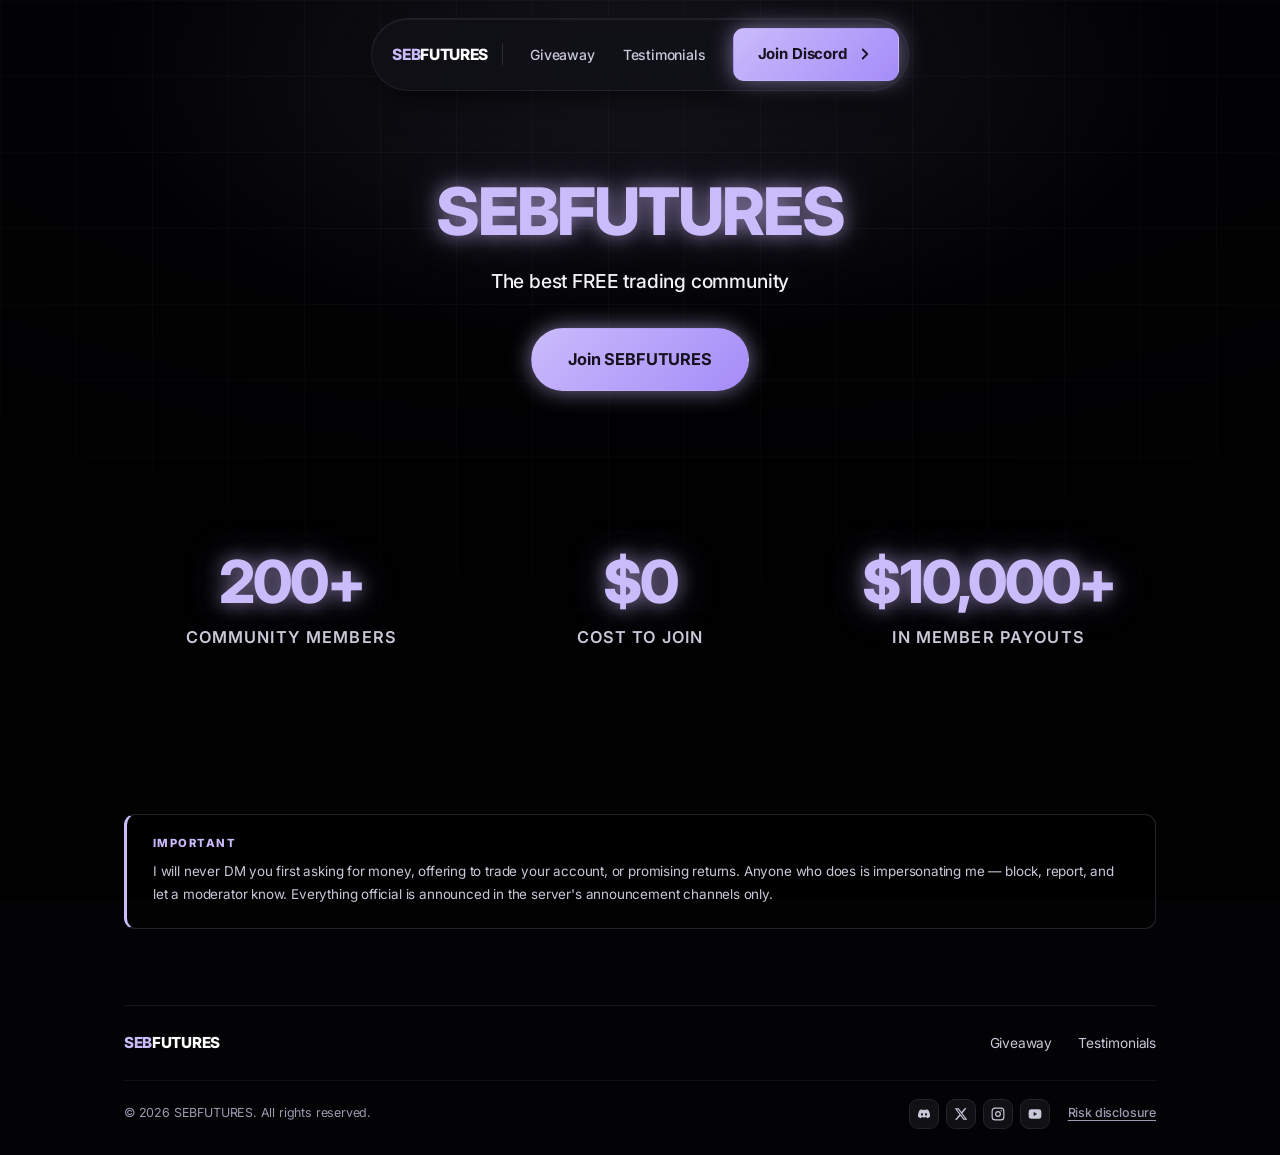
==== commit e9c5f226: "Simplify: drop features and pricing, rebrand to SEBFUTURES The Features and Pricing sections come ou" ====
--- a/discord.html
+++ b/discord.html
@@ -3,8 +3,8 @@
 <head>
 <meta charset="UTF-8">
 <meta name="viewport" content="width=device-width, initial-scale=1">
-<title>Discord — The Market Element</title>
-<meta name="description" content="The Market Element is a free trading community. 200+ members, $0 to join, and over $10,000 in member payouts. Join the Discord.">
+<title>Discord — SEBFUTURES</title>
+<meta name="description" content="SEBFUTURES is a free trading community. 200+ members, $0 to join, and over $10,000 in member payouts. Join the Discord.">
 
 <link rel="icon" href="/favicon.ico" sizes="any">
 <link rel="icon" type="image/png" sizes="32x32" href="assets/icon-32.png?v=19">
@@ -13,7 +13,7 @@
 <link rel="preconnect" href="https://fonts.googleapis.com">
 <link rel="preconnect" href="https://fonts.gstatic.com" crossorigin>
 <link href="https://fonts.googleapis.com/css2?family=Inter:wght@400;500;600;700;800&display=swap" rel="stylesheet">
-<link rel="stylesheet" href="assets/css/style.css?v=64">
+<link rel="stylesheet" href="assets/css/style.css?v=70">
 </head>
 <body>
 
@@ -24,16 +24,12 @@
 <header class="nav" id="nav">
   <div class="nav__bubble">
     <a class="brand" href="index.html">
-      <span class="brand__mark" aria-hidden="true">M</span>
-      <span class="brand__text">Market Element</span>
+      <span class="brand__text"><span>SEB</span>FUTURES</span>
     </a>
 
     <span class="nav__rule" aria-hidden="true"></span>
 
     <nav class="nav__links" id="navLinks" aria-label="Main">
-      <a href="index.html#about">About</a>
-      <a href="index.html#features">Features</a>
-      <a href="index.html#pricing">Pricing</a>
       <a href="giveaways.html">Giveaway</a>
       <a href="testimonials.html">Testimonials</a>
     </nav>
@@ -54,10 +50,10 @@
   <section class="page-head page-head--center glow-bg">
     <div class="container">
       <div class="head-card">
-        <h1>The Market Element</h1>
+        <h1>SEBFUTURES</h1>
         <p class="lede">The best FREE trading community</p>
         <div class="btn-row btn-row--center" style="margin-top:30px">
-          <a href="https://discord.gg/RJQQMAvDkJ" target="_blank" rel="noopener" class="btn btn--primary btn--lg">Join The Market Element</a>
+          <a href="https://discord.gg/RJQQMAvDkJ" target="_blank" rel="noopener" class="btn btn--primary btn--lg">Join SEBFUTURES</a>
         </div>
       </div>
     </div>
@@ -116,21 +112,17 @@
 
     <div class="footer__bar">
       <a class="brand brand--sm" href="index.html">
-        <span class="brand__mark" aria-hidden="true">M</span>
-        <span class="brand__text">Market Element</span>
+        <span class="brand__text"><span>SEB</span>FUTURES</span>
       </a>
 
       <nav class="footer__nav" aria-label="Footer">
-        <a href="index.html#about">About</a>
-        <a href="index.html#features">Features</a>
-        <a href="index.html#pricing">Pricing</a>
         <a href="giveaways.html">Giveaway</a>
         <a href="testimonials.html">Testimonials</a>
       </nav>
     </div>
 
     <div class="footer__foot">
-      <p class="footer__copy">&copy; <span data-year>2026</span> The Market Element. All rights reserved.</p>
+      <p class="footer__copy">&copy; <span data-year>2026</span> SEBFUTURES. All rights reserved.</p>
 
       <div class="footer__end">
         <div class="socials">
@@ -162,6 +154,6 @@
   </div>
 </footer>
 
-<script src="assets/js/main.js?v=64"></script>
+<script src="assets/js/main.js?v=70"></script>
 </body>
 </html>
--- a/assets/css/style.css
+++ b/assets/css/style.css
@@ -309,20 +309,10 @@
   flex-shrink: 0;
 }
 
-.brand__mark {
-  width: 26px;
-  height: 26px;
-  border-radius: 8px;
-  display: grid;
-  place-items: center;
-  flex-shrink: 0;
-  background: var(--purple);
-  color: var(--purple-ink);
-  font-size: 0.82rem;
-  font-weight: 800;
-}
-
-.brand__text { color: var(--text); white-space: nowrap; }
+/* The wordmark, same split as the hero: SEB in the brand purple, FUTURES
+   in white. No mark beside it -- the word is the logo. */
+.brand__text { color: #fff; white-space: nowrap; font-weight: 800; }
+.brand__text span { color: var(--purple); }
 
 /* The hairline between wordmark and links, as in the reference */
 .nav__rule {
@@ -571,31 +561,21 @@
   overflow: hidden;
 }
 
-/* Light at the top, grey at the bottom — the reference's display treatment.
-   background-clip only paints the gradient where the glyphs are. */
+/* The wordmark. Flat colour rather than the gradient the sentence used to
+   carry: a gradient reads as a treatment applied to a phrase, and this is a
+   name, so it should be one solid weight. */
 .hero__title {
   font-size: clamp(2.5rem, 7.4vw, 5.5rem);
-  font-weight: 700;
-  letter-spacing: -0.035em;
+  font-weight: 800;
+  letter-spacing: -0.02em;
   line-height: 1.02;
   margin-bottom: 20px;
-  background: linear-gradient(180deg, #ffffff 18%, #9d9daa 100%);
-  -webkit-background-clip: text;
-  background-clip: text;
-  color: transparent;
+  color: #ffffff;
   text-shadow: none;
-  text-wrap: balance;
-}
-
-/* The brand half takes the purple, and keeps its own gradient so the two
-   halves sit on the same optical weight. */
-.hero__title span {
-  background: linear-gradient(180deg, var(--purple) 12%, #9f8ad8 100%);
-  -webkit-background-clip: text;
-  background-clip: text;
-  color: transparent;
   white-space: nowrap;
 }
+
+.hero__title span { color: var(--purple); }
 
 .hero__sub {
   max-width: 44ch;
@@ -1137,11 +1117,14 @@
     #0e0e13;
 }
 
+/* 1.2rem, not 1.05rem: white on Whop's red is 4.04:1, which clears AA for
+   large text but not for small, and bold text only counts as large from
+   18.66px. At 1.05rem this sat 1.9px under that line. */
 .whop__brand {
   display: inline-flex;
   align-items: center;
   gap: 7px;
-  font-size: 1.05rem;
+  font-size: 1.2rem;
   font-weight: 800;
   letter-spacing: -0.02em;
   color: #fff;
@@ -2168,7 +2151,6 @@
 }
 
 .brand--sm { font-size: 0.95rem; gap: 9px; }
-.brand--sm .brand__mark { width: 25px; height: 25px; border-radius: 8px; font-size: 0.78rem; }
 
 .footer__nav {
   display: flex;
@@ -2545,6 +2527,99 @@
   line-height: 1.65;
   color: var(--text-dim);
 }
+
+/* --------------------------------------------------------------------------
+   Email gate (rejection-block-checklist.html)
+
+   Stays on one row on a desktop and stacks on a phone, where a side-by-side
+   input and button leave the input too narrow to read a typed address.
+   -------------------------------------------------------------------------- */
+.gate {
+  max-width: 460px;
+  margin-inline: auto;
+  text-align: center;
+}
+
+.gate__label {
+  display: block;
+  margin-bottom: 14px;
+  font-size: 0.95rem;
+  font-weight: 600;
+  color: var(--text);
+}
+
+/* Stacked rather than side by side: at the 460px the form is capped to,
+   two inputs on a row leave each too narrow to read a typed address. */
+.gate__fields {
+  display: grid;
+  gap: 10px;
+}
+
+.gate__input {
+  flex: 1 1 auto;
+  min-width: 0;
+  padding: 13px 16px;
+  font: inherit;
+  font-size: 0.95rem;
+  color: var(--text);
+  background: rgba(255, 255, 255, 0.04);
+  border: 1px solid var(--purple-line);
+  border-radius: 12px;
+}
+
+.gate__input::placeholder { color: var(--text-dim); }
+
+.gate__input:focus-visible {
+  outline: 2px solid var(--purple-bright);
+  outline-offset: 2px;
+  background: rgba(255, 255, 255, 0.06);
+}
+
+/* Chrome paints its own red ring on :invalid as you type, before you have
+   finished; the form validates on submit instead. */
+.gate__input:invalid { box-shadow: none; }
+
+.gate__submit { width: 100%; margin-top: 10px; }
+
+/* Off-screen rather than display:none -- a bot reading the DOM skips a
+   hidden field but happily fills one that is merely positioned away. */
+.gate__trap {
+  position: absolute;
+  left: -9999px;
+  width: 1px;
+  height: 1px;
+  overflow: hidden;
+}
+
+.gate__suggest {
+  margin-top: 12px;
+  font-size: 0.86rem;
+  color: var(--text-mid);
+}
+
+.gate__fix {
+  font: inherit;
+  font-weight: 700;
+  color: var(--purple-bright);
+  text-decoration: underline;
+  text-underline-offset: 2px;
+}
+
+.gate__error {
+  margin-top: 12px;
+  font-size: 0.86rem;
+  font-weight: 600;
+  color: #ff9d92;
+}
+
+.gate__note {
+  margin: 14px auto 0;
+  max-width: 44ch;
+  font-size: 0.78rem;
+  line-height: 1.6;
+  color: var(--text-dim);
+}
+
 
 /* --------------------------------------------------------------------------
    18. Responsive
@@ -2759,7 +2834,6 @@
   .brand            { margin-right: auto; }
   .nav__rule        { display: none; }
   .nav__cta         { padding: 9px 14px; font-size: 0.8rem; }
-  .brand__mark      { height: 26px; }
   .brand__text      { font-size: 0.82rem; }
   .nav__social      { gap: 2px; }
   .nav__social a    { width: 30px; height: 30px; border-radius: 9px; }
